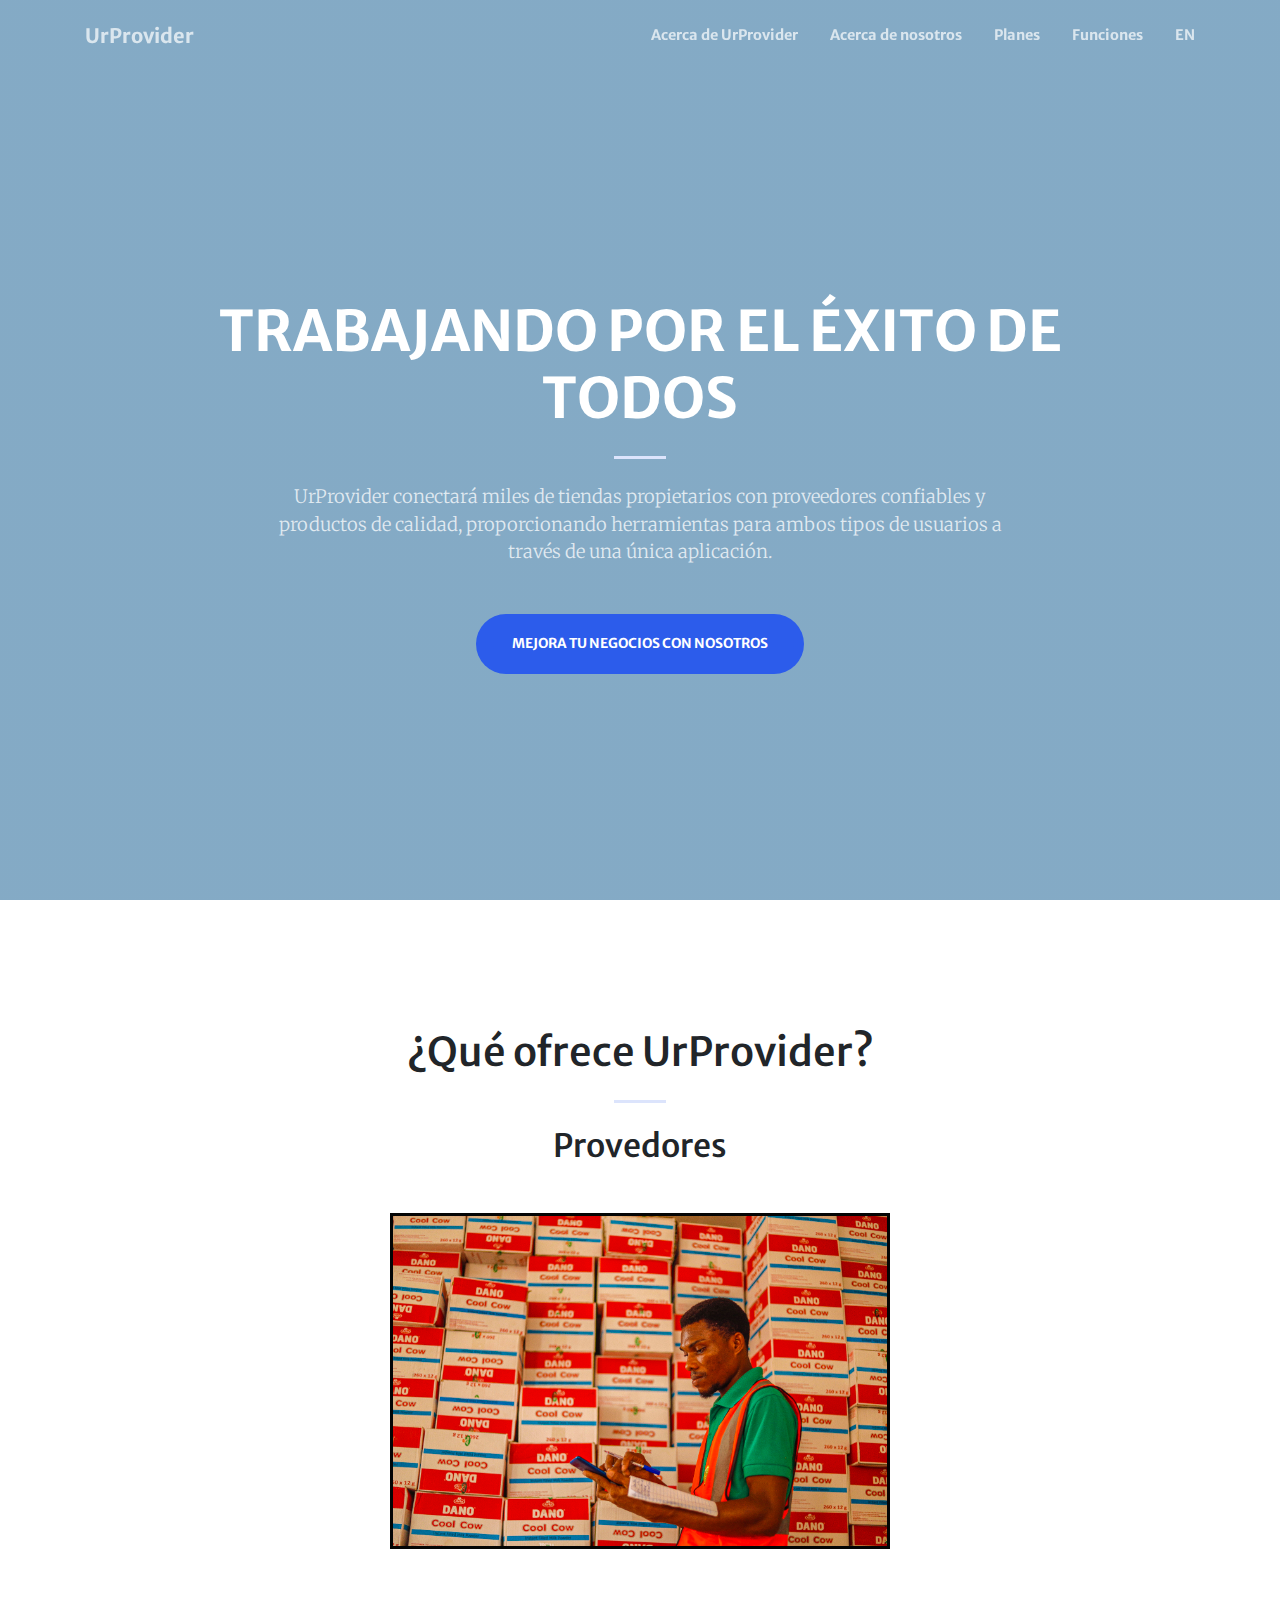
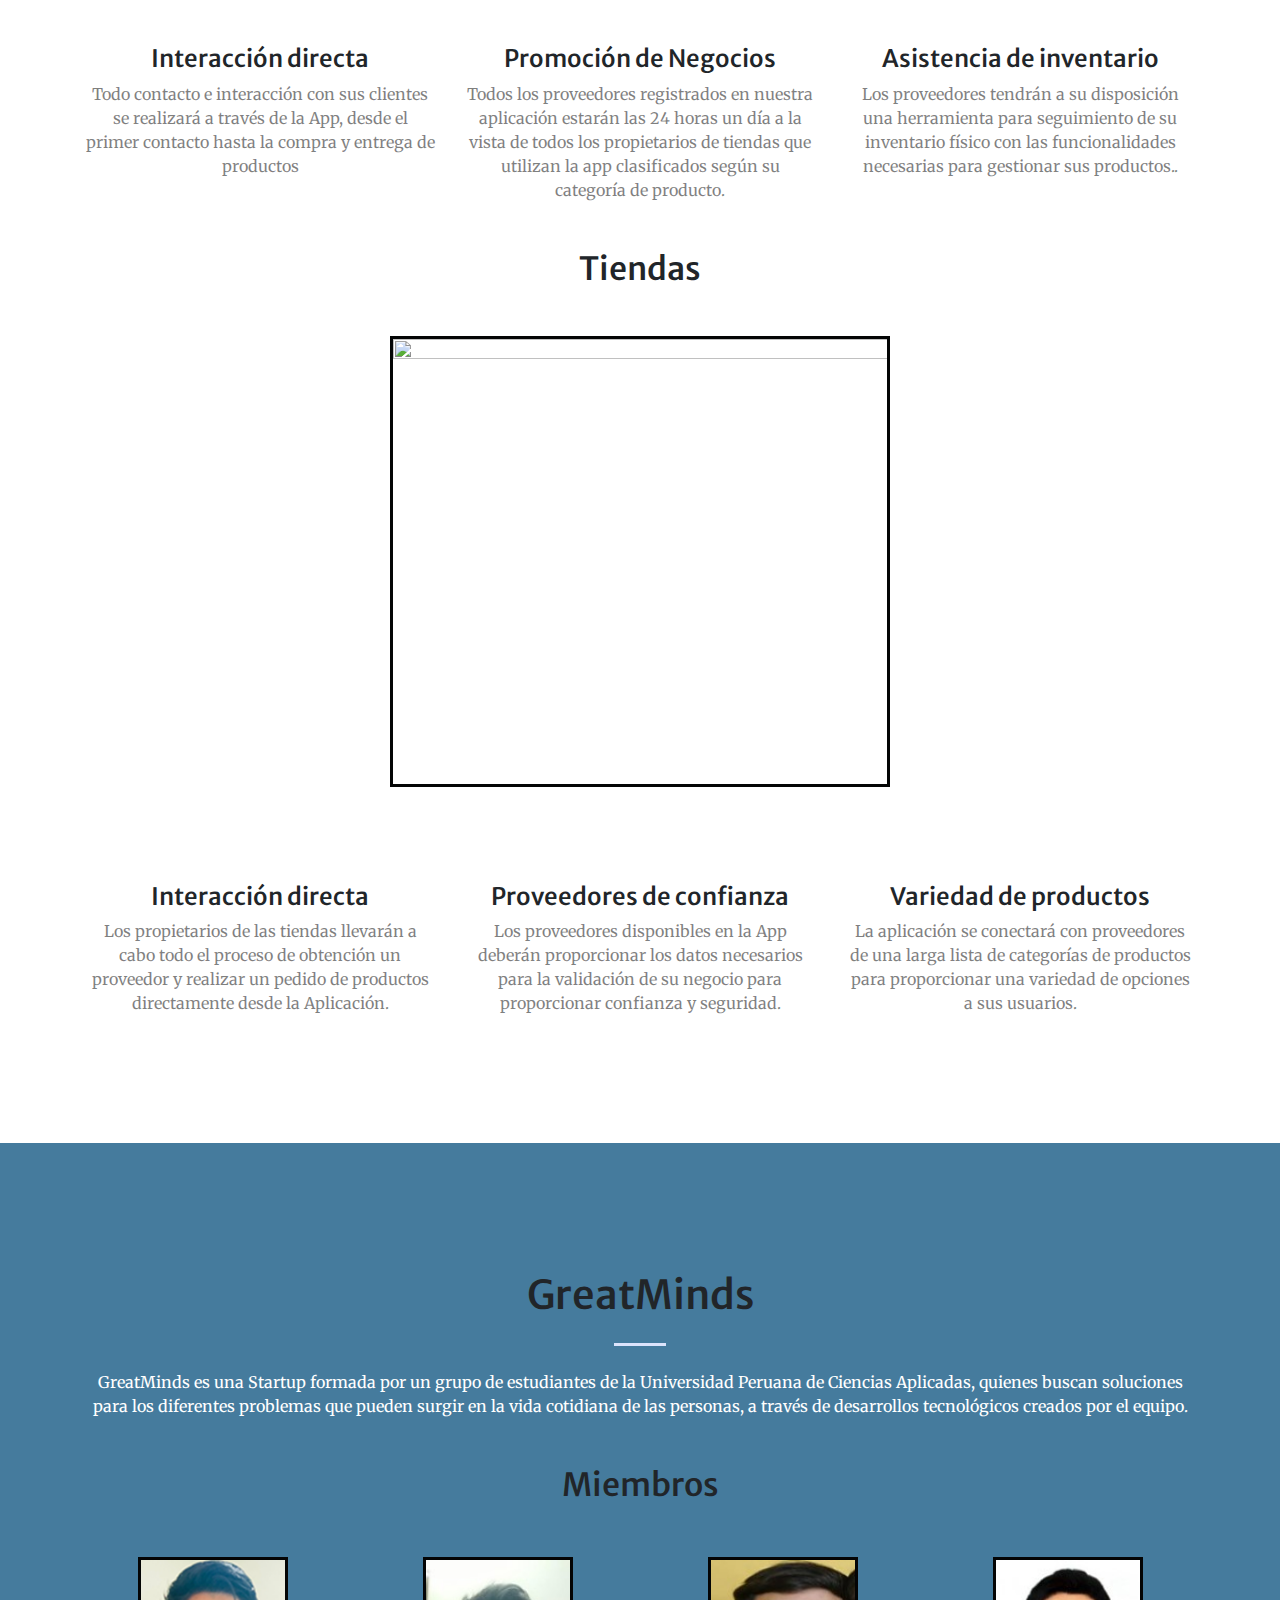
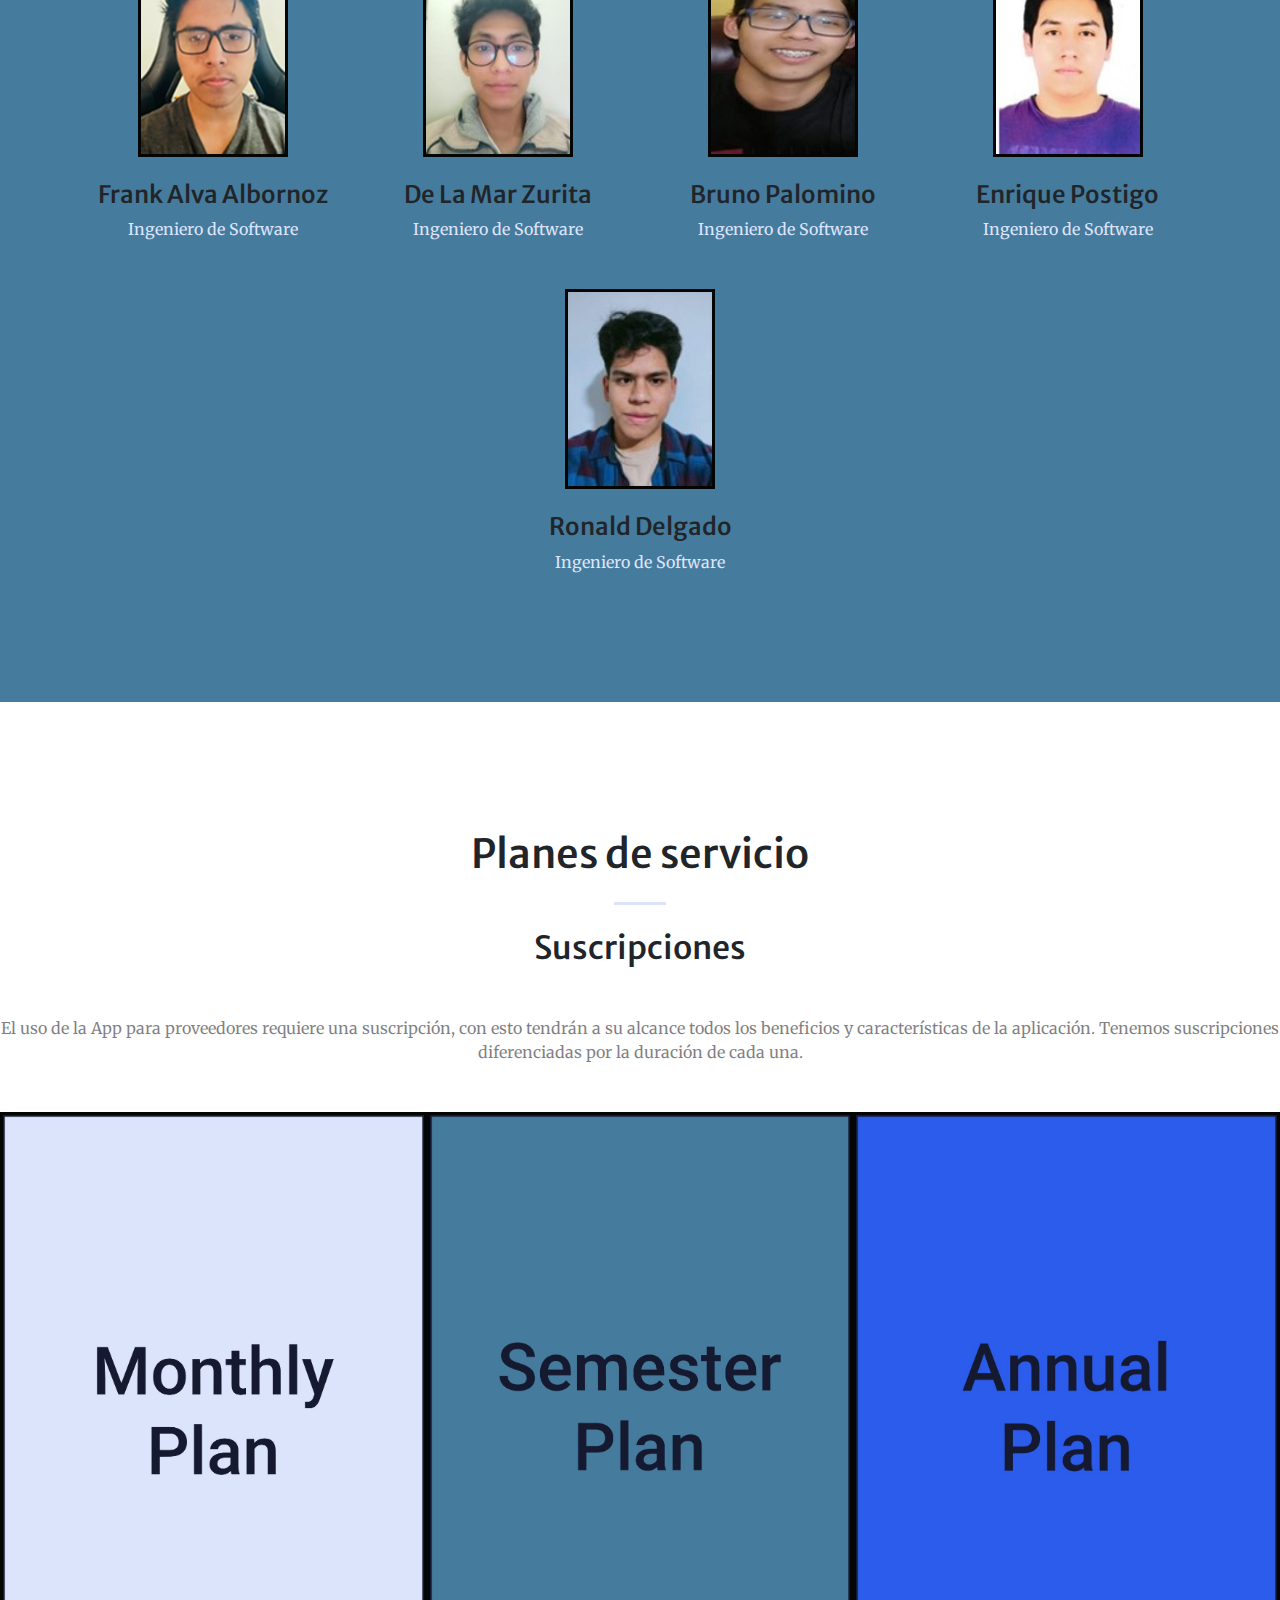
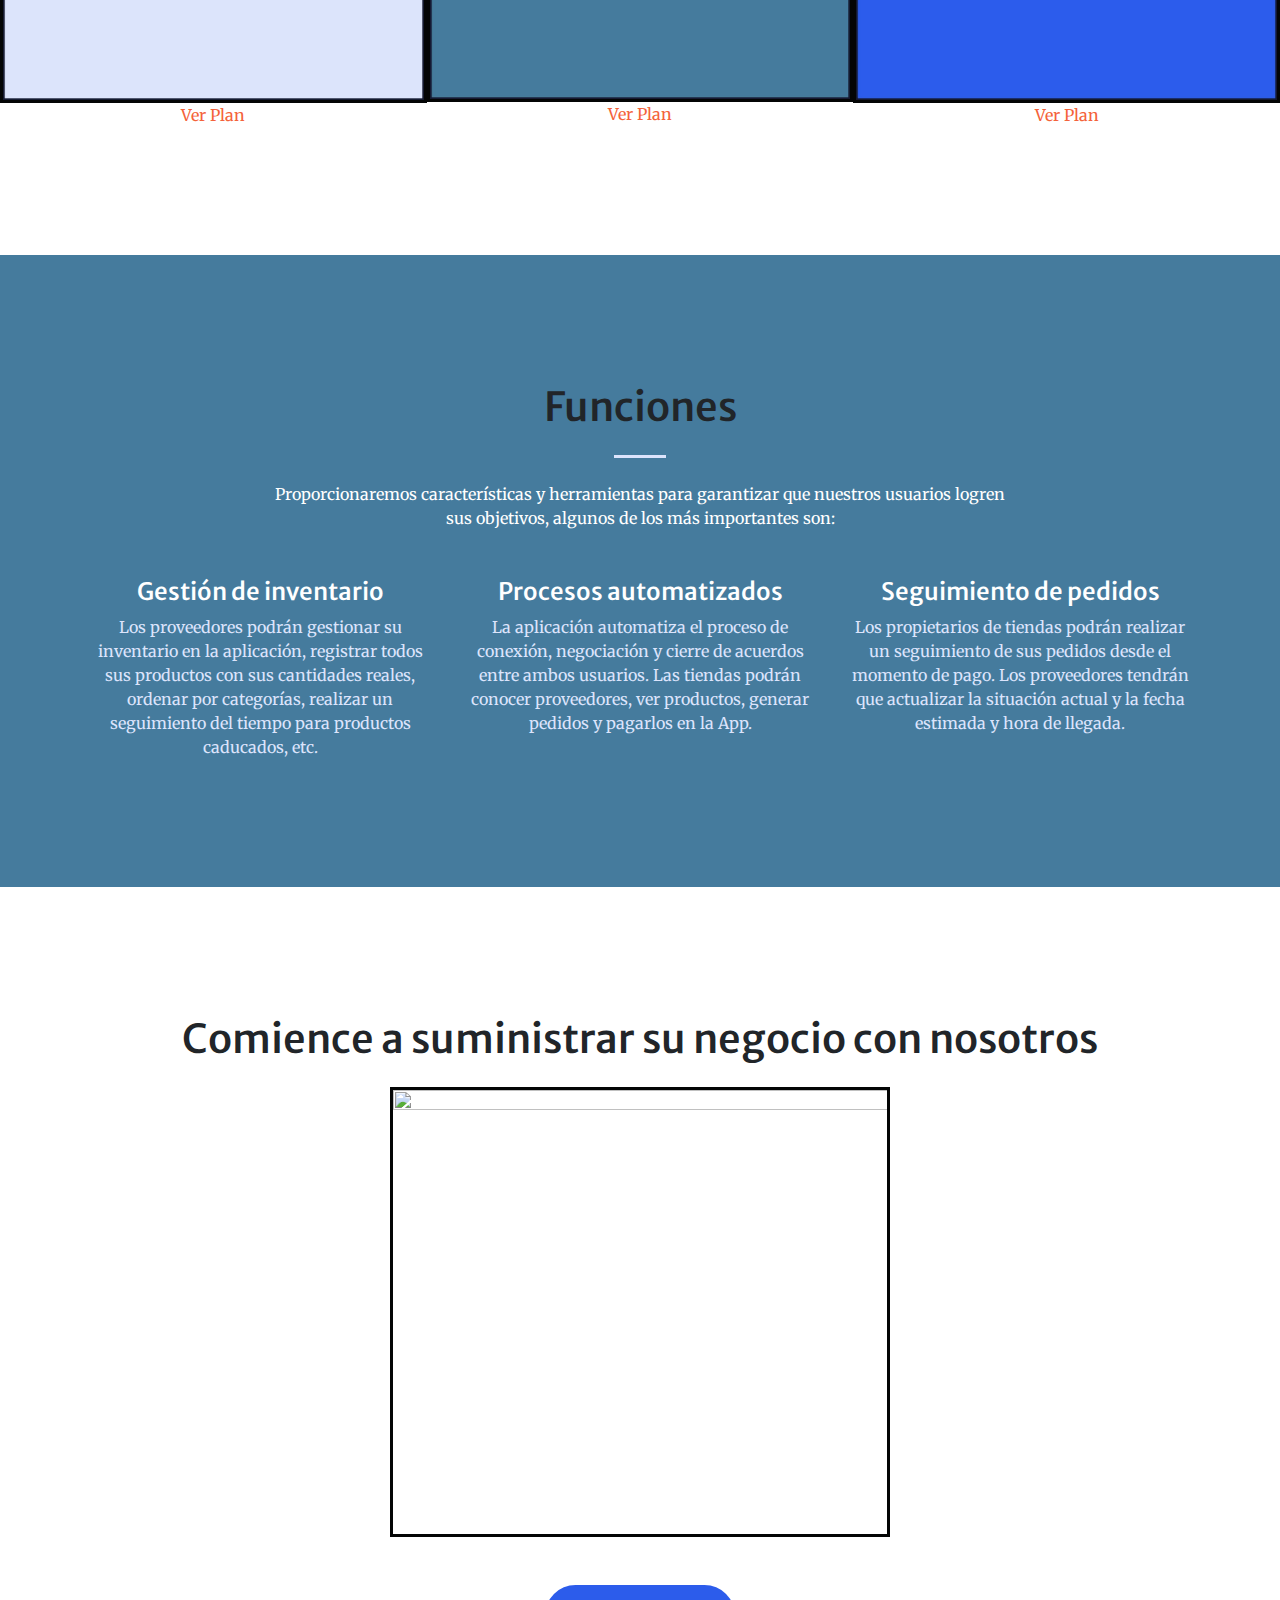
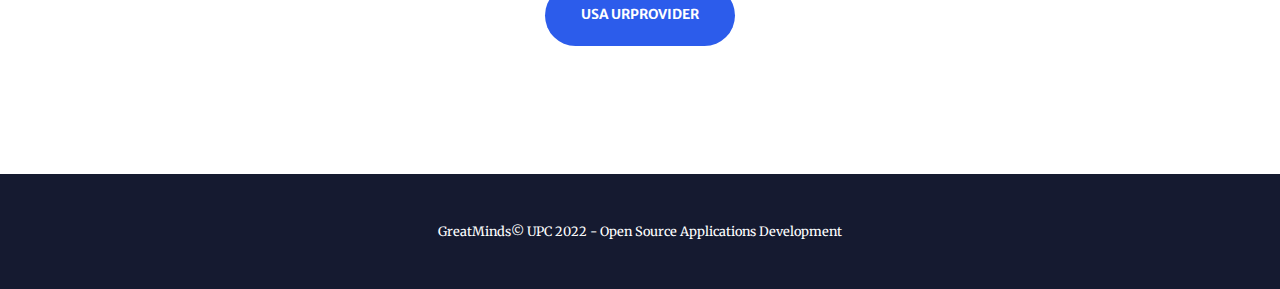
==== index_es.html @ 7fd5f607 "feat: add index in spanish" ====
<!DOCTYPE html>
<html lang="es">
<head>
  <meta charset="utf-8"/>
  <meta name="viewport" content="width=device-width, initial-scale=1, shrink-to-fit=no"/>
  <meta name="description" content=""/>
  <meta name="author" content=""/>
  <title>UrProvider</title>
  <!-- Favicon-->
  <link rel="icon" type="image/x-icon" href="assets/img/favicon.ico"/>
  <!-- Font Awesome icons (free version)-->
  <script src="https://use.fontawesome.com/releases/v5.15.1/js/all.js" crossorigin="anonymous"></script>
  <!-- Google fonts-->
  <link href="https://fonts.googleapis.com/css?family=Merriweather+Sans:400,700" rel="stylesheet"/>
  <link href="https://fonts.googleapis.com/css?family=Merriweather:400,300,300italic,400italic,700,700italic"
        rel="stylesheet" type="text/css"/>
  <!-- Third party plugin CSS-->
  <link href="https://cdnjs.cloudflare.com/ajax/libs/magnific-popup.js/1.1.0/magnific-popup.min.css"
        rel="stylesheet"/>
  <!-- Core theme CSS (includes Bootstrap)-->
  <link href="css/styles.css" rel="stylesheet"/>
</head>
<body id="page-top">
<!-- Navigation-->
<nav class="navbar navbar-expand-lg navbar-light fixed-top py-3" id="mainNav">
  <div class="container">
    <a class="navbar-brand js-scroll-trigger" href="#page-top">UrProvider</a>
    <button class="navbar-toggler navbar-toggler-right" type="button" data-toggle="collapse" data-target="#navbarResponsive" aria-controls="navbarResponsive" aria-expanded="false" aria-label="Toggle navigation"><span class="navbar-toggler-icon"></span></button>
    <div class="collapse navbar-collapse" id="navbarResponsive">
      <ul class="navbar-nav ml-auto my-2 my-lg-0">
        <li class="nav-item"><a class="nav-link js-scroll-trigger" href="#services">Acerca de UrProvider</a></li>
        <li class="nav-item"><a class="nav-link js-scroll-trigger" href="#about">Acerca de nosotros</a></li>
        <li class="nav-item"><a class="nav-link js-scroll-trigger" href="#plans">Planes</a></li>
        <li class="nav-item"><a class="nav-link js-scroll-trigger" href="#features">Funciones</a></li>
        <li class="nav-item">
          <a class="nav-link text-app" href="./index.html">EN</a>
        </li>
      </ul>
    </div>
  </div>
</nav>
<!-- Masthead-->
<header class="masthead">
  <div class="container h-100">
    <div class="row h-100 align-items-center justify-content-center text-center">
      <div class="col-lg-10 align-self-end">
        <h1 class="text-uppercase text-white font-weight-bold">TRABAJANDO POR EL ÉXITO DE TODOS</h1>
        <hr class="divider my-4" />
      </div>
      <div class="col-lg-8 align-self-baseline">
        <p class="text-white-75 font-weight-light mb-5">UrProvider conectará miles de tiendas
          propietarios con proveedores confiables y productos de calidad, proporcionando herramientas para ambos tipos de
          usuarios a través de una única aplicación.</p>
        <a class="btn btn-primary btn-xl js-scroll-trigger" href="#calltoaction">Mejora tu
          negocios con nosotros</a>
      </div>
    </div>
  </div>
</header>
<!-- Services-->
<section class="page-section" id="services">
  <div class="container">
    <h1 class="text-center">¿Qué ofrece UrProvider?</h1>
    <hr class="divider my-4" />
    <h2 class="text-center mb-5">Provedores</h2>
    <div align="center"><img src="./assets/img/alm.jpg" width="500" height="450" class="img-fluid mb-5"></div>
    <div class="row">
      <div class="col-lg-4 col-md-6 text-center">
        <div class="mt-5">
          <i class="fas fa-4x fa-laptop-code text-primary mb-4"></i>
          <h3 class="h4 mb-2">Interacción directa</h3>
          <p class="text-black-50 mb-0">Todo contacto e interacción con sus clientes se realizará
            a través de la App, desde el primer contacto hasta la compra y entrega de productos</p>
        </div>
      </div>
      <div class="col-lg-4 col-md-6 text-center">
        <div class="mt-5">
          <i class="fas fa-4x fa-globe text-primary mb-4"></i>
          <h3 class="h4 mb-2">Promoción de Negocios</h3>
          <p class="text-black-50 mb-0">Todos los proveedores registrados en nuestra aplicación estarán las 24 horas
            un día a la vista de todos los propietarios de tiendas que utilizan la app clasificados según su
            categoría de producto.</p>
        </div>
      </div>
      <div class="col-lg-4 col-md-6 text-center">
        <div class="mt-5">
          <i class="fas fa-4x fa-database text-primary mb-4"></i>
          <h3 class="h4 mb-2">Asistencia de inventario</h3>
          <p class="text-black-50 mb-0">Los proveedores tendrán a su disposición una herramienta para
            seguimiento de su inventario físico con las funcionalidades necesarias para gestionar
            sus productos..</p>
        </div>
      </div>
    </div>
    <h2 class="text-center mt-5 mb-5">Tiendas</h2>
    <div align="center"><img src="./assets/img/tienda.jpg" width="500" height="450" class="img-fluid mb-5"></div>
    <div class="row">
      <div class="col-lg-4 col-md-6 text-center">
        <div class="mt-5">
          <i class="fas fa-4x fa-laptop-code text-primary mb-4"></i>
          <h3 class="h4 mb-2">Interacción directa</h3>
          <p class="text-black-50 mb-0">Los propietarios de las tiendas llevarán a cabo todo el proceso de obtención
            un proveedor y realizar un pedido de productos directamente desde la Aplicación.</p>
        </div>
      </div>
      <div class="col-lg-4 col-md-6 text-center">
        <div class="mt-5">
          <i class="fas fa-4x fa-check-square text-primary mb-4"></i>
          <h3 class="h4 mb-2">Proveedores de confianza</h3>
          <p class="text-black-50 mb-0">Los proveedores disponibles en la App deberán
            proporcionar los datos necesarios para la validación de su negocio para proporcionar confianza
            y seguridad.</p>
        </div>
      </div>
      <div class="col-lg-4 col-md-6 text-center">
        <div class="mt-5">
          <i class="fas fa-4x fa-shopping-basket text-primary mb-4"></i>
          <h3 class="h4 mb-2">Variedad de productos</h3>
          <p class="text-black-50 mb-0">La aplicación se conectará con proveedores de una larga lista de
            categorías de productos para proporcionar una variedad de opciones a sus usuarios.</p>
        </div>
      </div>
    </div>
  </div>
</section>
<!-- About-->
<section class="page-section bg-primary" id="about">
  <div class="container">
    <h1 class="text-center">GreatMinds</h1>
    <hr class="divider my-4" />
    <p class="text-white text-center mb-5">GreatMinds es una Startup formada por un grupo de estudiantes de
      la Universidad Peruana de Ciencias Aplicadas, quienes buscan soluciones para los diferentes problemas que
      pueden surgir en la vida cotidiana de las personas, a través de desarrollos tecnológicos creados por el equipo.</p>
    <h2 class="text-center mb-1">Miembros</h2>
    <div class="row">
      <div class="col-lg-3 col-md-6 text-center">
        <div class="mt-5">
          <img src="./assets/img/Frank.png" width="150" height="200" class="mb-4">
          <h3 class="h4 mb-2">Frank Alva Albornoz</h3>
          <p class="text-muted mb-0">Ingeniero de Software</p>
        </div>
      </div>
      <div class="col-lg-3 col-md -6 text-center">
        <div class="mt-5">
          <img src="./assets/img/DeLaMar.jpg" width="150" height="200" class="mb-4">
          <h3 class="h4 mb-2">De La Mar Zurita</h3>
          <p class="text-muted mb-0">Ingeniero de Software</p>
        </div>
      </div>
      <div class="col-lg-3 col-md-6 text-center">
        <div class="mt-5">
          <img src="./assets/img/Bruno.jpg" width="150" height="200" class="mb-4">
          <h3 class="h4 mb-2">Bruno Palomino</h3>
          <p class="text-muted mb-0">Ingeniero de Software</p>
        </div>
      </div>
      <div class="col-lg-3 col-md-6 text-center">
        <div class="mt-5">
          <img src="./assets/img/Enrique.jpg" width="150" height="200" class="mb-4">
          <h3 class="h4 mb-2">Enrique Postigo</h3>
          <p class="text-muted mb-0">Ingeniero de Software</p>
        </div>
      </div>
      <div class="col-lg-12 col-md-6 text-center">
        <div class="mt-5">
          <img src="./assets/img/Ronald.jpg" width="150" height="200" class="mb-4">
          <h3 class="h4 mb-2">Ronald Delgado</h3>
          <p class="text-muted mb-0">Ingeniero de Software</p>
        </div>
      </div>
    </div>
  </div>
</section>
<!-- Plans-->
<div class="page-section" id="plans">
  <h1 class="text-center">Planes de servicio</h1>
  <hr class="divider my-4"/>
  <h2 class="text-center mb-5">Suscripciones</h2>
  <p class="text-black-50 text-center mb-5">El uso de la App para proveedores requiere una suscripción, con
    esto tendrán a su alcance todos los beneficios y características de la aplicación. Tenemos
    suscripciones diferenciadas por la duración de cada una.</p>
  <div class="container-fluid p-0">
    <div class="row no-gutters">
      <div class="col-lg-4 col-sm-6">
        <a class="portfolio-box" href="assets/img/mon.png">
          <img class="img-fluid" src="assets/img/mp.jpg" alt="" />
          <div class="portfolio-box-caption">
            <div class="project-name text-center">Ver Plan</div>
          </div>
        </a>
      </div>
      <div class="col-lg-4 col-sm-6">
        <a class="portfolio-box" href="assets/img/sem.png">
          <img class="img-fluid" src="assets/img/sp.jpg" alt="" />
          <div class="portfolio-box-caption">
            <div class="project-name text-center">Ver Plan</div>
          </div>
        </a>
      </div>
      <div class="col-lg-4 col-sm-6">
        <a class="portfolio-box" href="assets/img/anu.png">
          <img class="img-fluid" src="assets/img/ap.jpg" alt="" />
          <div class="portfolio-box-caption">
            <div class="project-name text-center">Ver Plan</div>
          </div>
        </a>
      </div>
    </div>
  </div>
</div>
<!-- Features-->
<section class="page-section bg-primary" id="features">
  <div class="container">
    <div class="row justify-content-center">
      <div class="col-lg-8 text-center">
        <h1 class="mt-0">Funciones</h1>
        <hr class="divider my-4" />
        <p class="text-white mb-5">Proporcionaremos características y herramientas para garantizar que nuestros usuarios logren
          sus objetivos, algunos de los más importantes son:</p>
      </div>
    </div>
    <div class="row">
      <div class="col-lg-4 ml-auto text-center mb-5 mb-lg-0">
        <i class="fas fa-book fa-3x mb-3"></i>
        <h3 class="h4 text-white mb-2">Gestión de inventario</h3>
        <p class="text-muted mb-0">Los proveedores podrán gestionar su inventario en la aplicación,
          registrar todos sus productos con sus cantidades reales, ordenar por categorías, realizar un seguimiento del tiempo
          para productos caducados, etc.</p>
      </div>
      <div class="col-lg-4 mr-auto text-center">
        <i class="fas fa-laptop fa-3x mb-3"></i>
        <h3 class="h4 text-white mb-2">Procesos automatizados</h3>
        <p class="text-muted mb-0">La aplicación automatiza el proceso de conexión, negociación y
          cierre de acuerdos entre ambos usuarios. Las tiendas podrán conocer proveedores, ver
          productos, generar pedidos y pagarlos en la App.</p>
      </div>
      <div class="col-lg-4 mr-auto text-center">
        <i class="fas fa-truck fa-3x mb-3"></i>
        <h3 class="h4 text-white mb-2">Seguimiento de pedidos</h3>
        <p class="text-muted mb-0">Los propietarios de tiendas podrán realizar un seguimiento de sus pedidos desde el momento
          de pago. Los proveedores tendrán que actualizar la situación actual y la fecha estimada
          y hora de llegada.</p>
      </div>
    </div>
  </div>
</section>
<!-- Call to action-->
<section id="calltoaction" class="page-section">
  <div class="container text-center">
    <h1 class = "mb-4">Comience a suministrar su negocio con nosotros</h1>
    <div><img src="./assets/img/delivery2.jpeg" width="500" height="450" class="img-fluid mb-5"></div>
    <a class="btn btn-info btn-xl" href="">Usa UrProvider</a>
  </div>
</section>
<!-- Footer-->
<footer class="bg-dark py-5">
  <div class="container">
    <div class="small text-center text-white">GreatMinds© UPC 2022 - Open Source Applications Development</div>
  </div>
</footer>
<!-- Bootstrap core JS-->
<script src="https://code.jquery.com/jquery-3.5.1.slim.min.js"></script>
<script src="https://cdn.jsdelivr.net/npm/bootstrap@4.5.3/dist/js/bootstrap.bundle.min.js"></script>
<!-- Third party plugin JS-->
<script src="https://cdnjs.cloudflare.com/ajax/libs/jquery-easing/1.4.1/jquery.easing.min.js"></script>
<script src="https://cdnjs.cloudflare.com/ajax/libs/magnific-popup.js/1.1.0/jquery.magnific-popup.min.js"></script>
<!-- Core theme JS-->
<script src="js/scripts.js"></script>
</body>
</html>
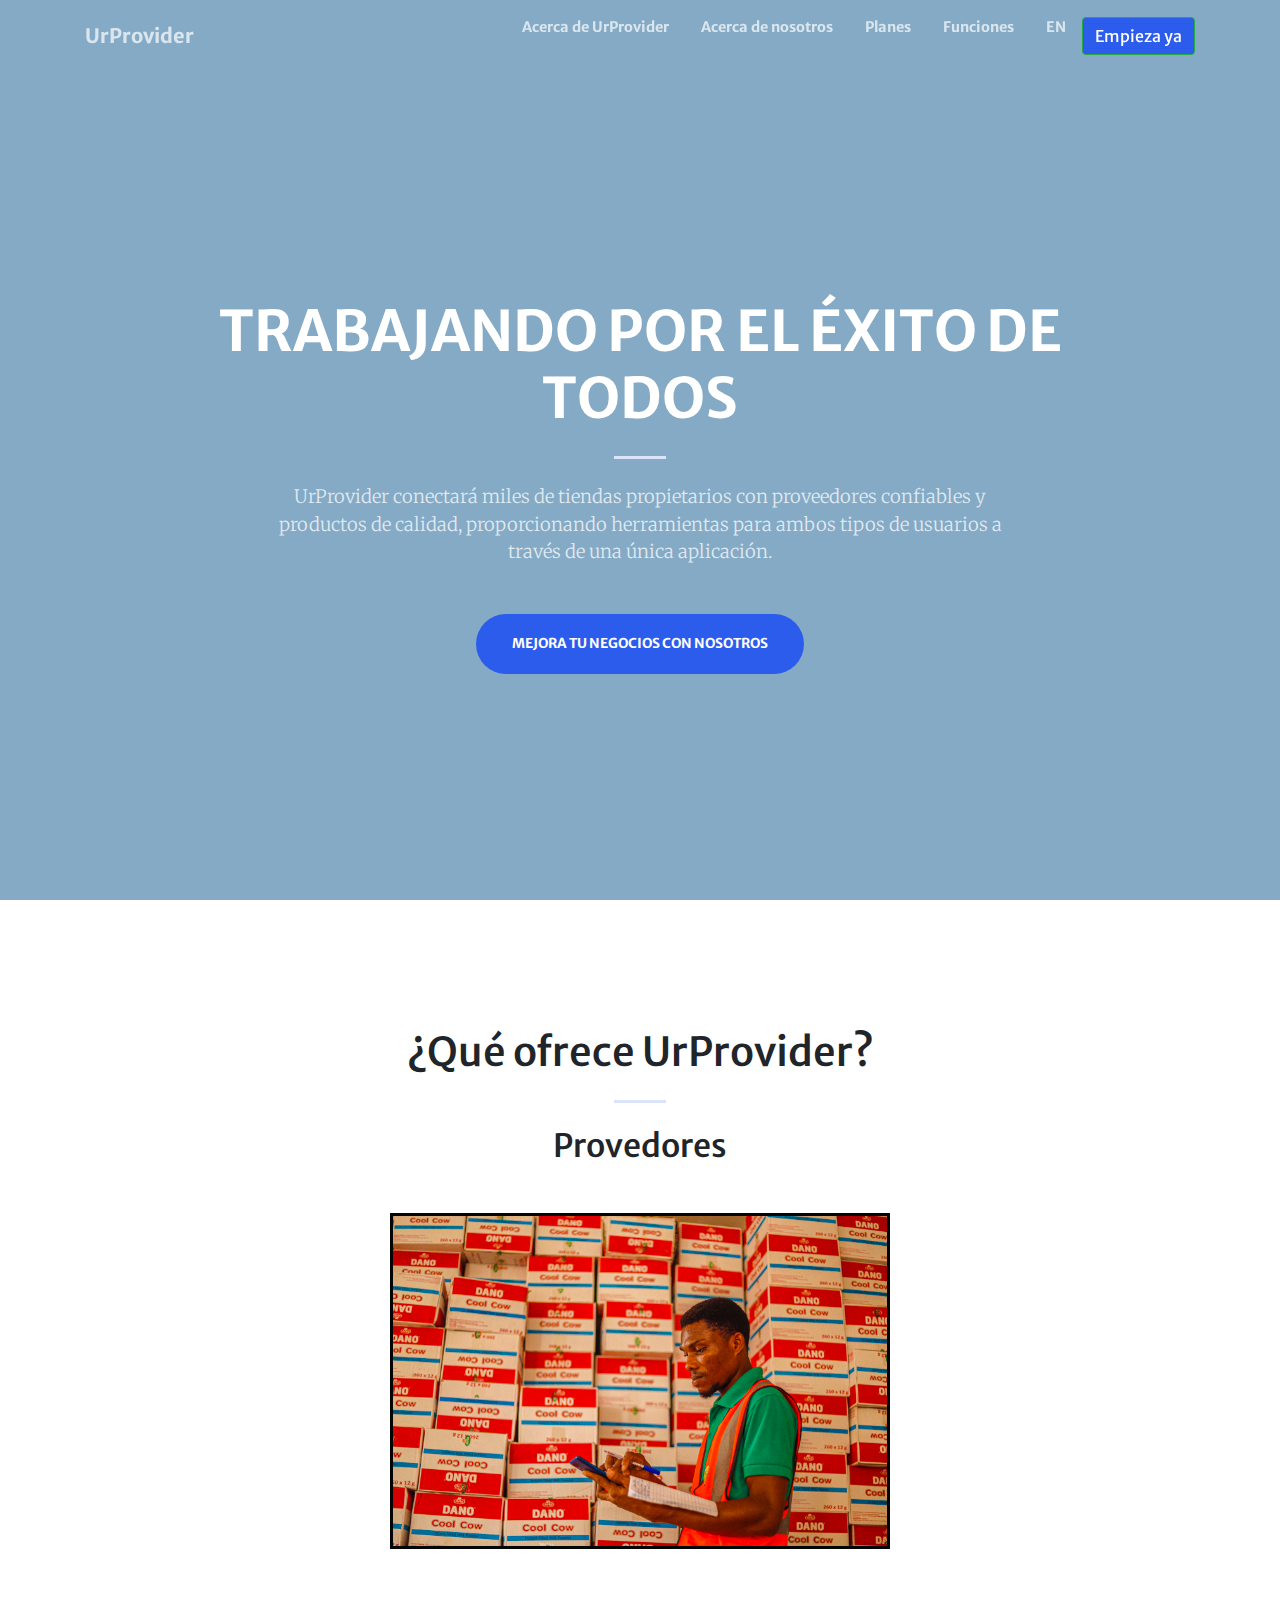
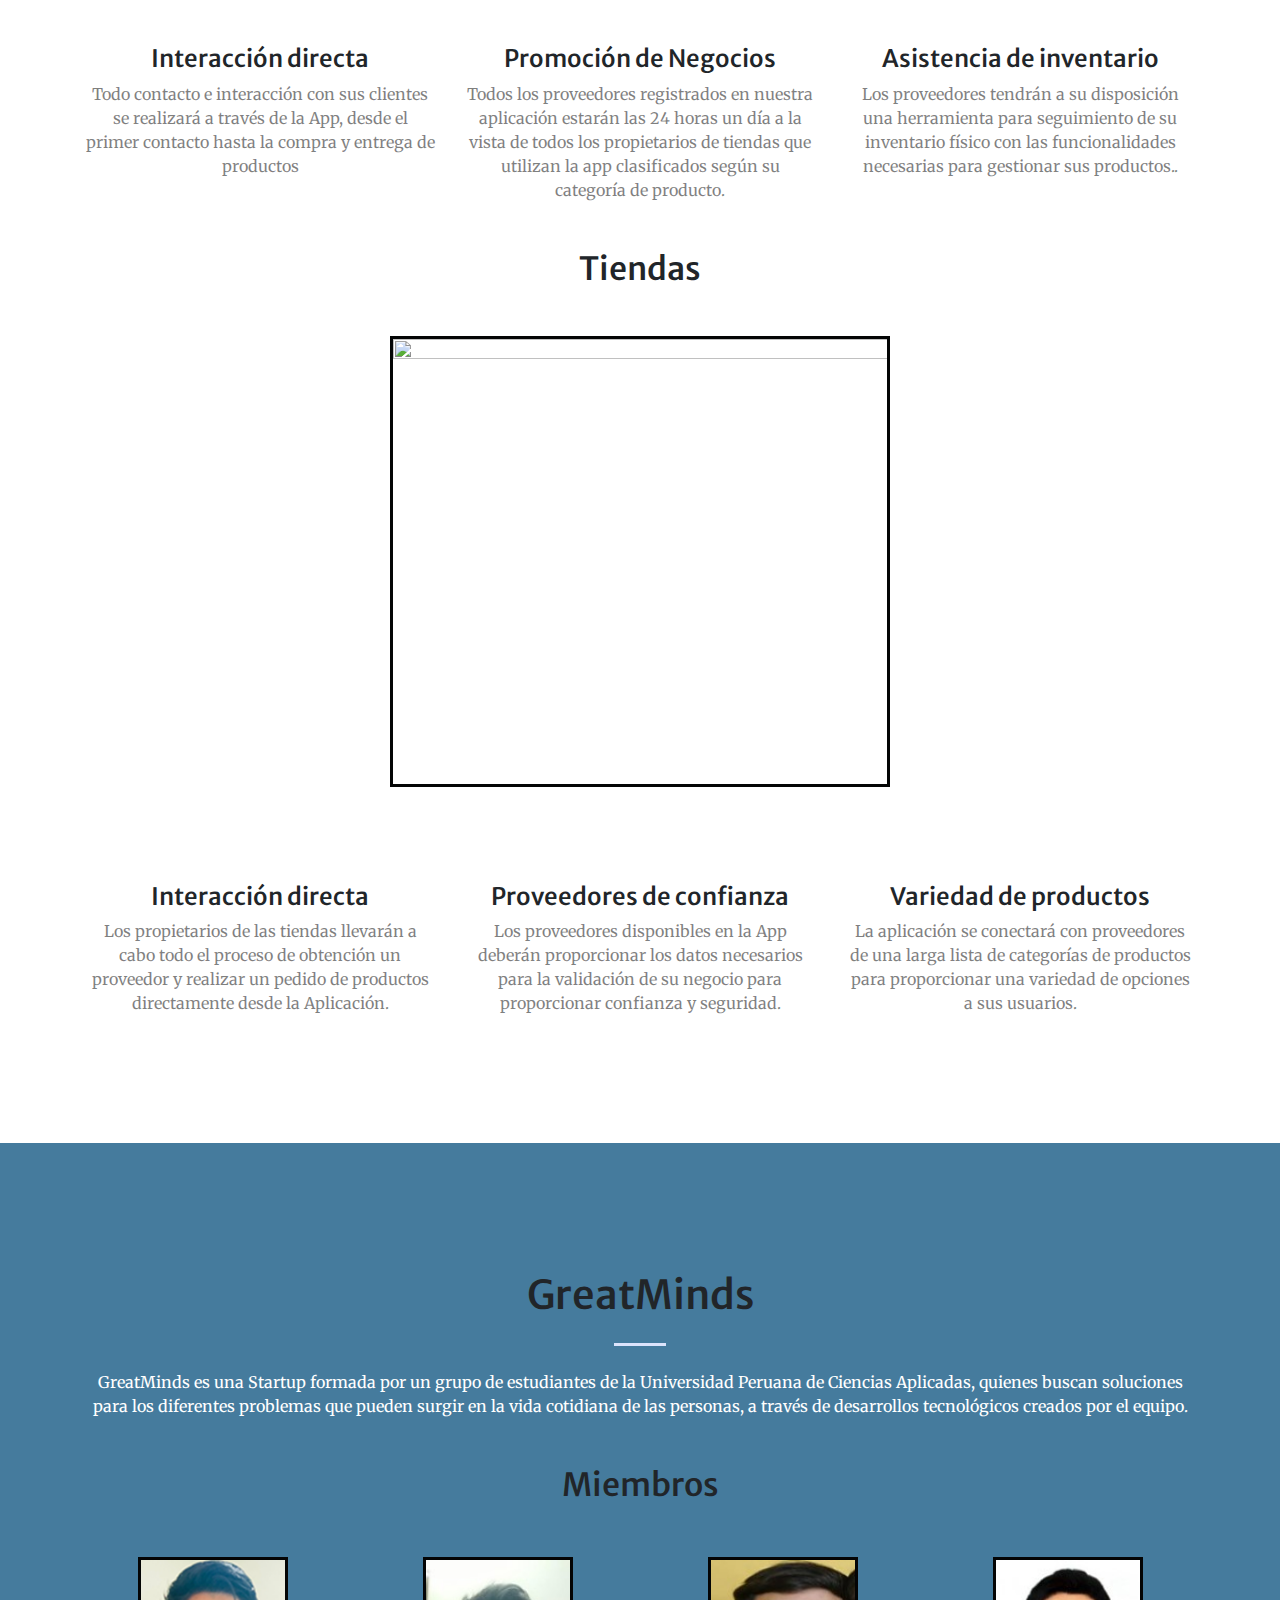
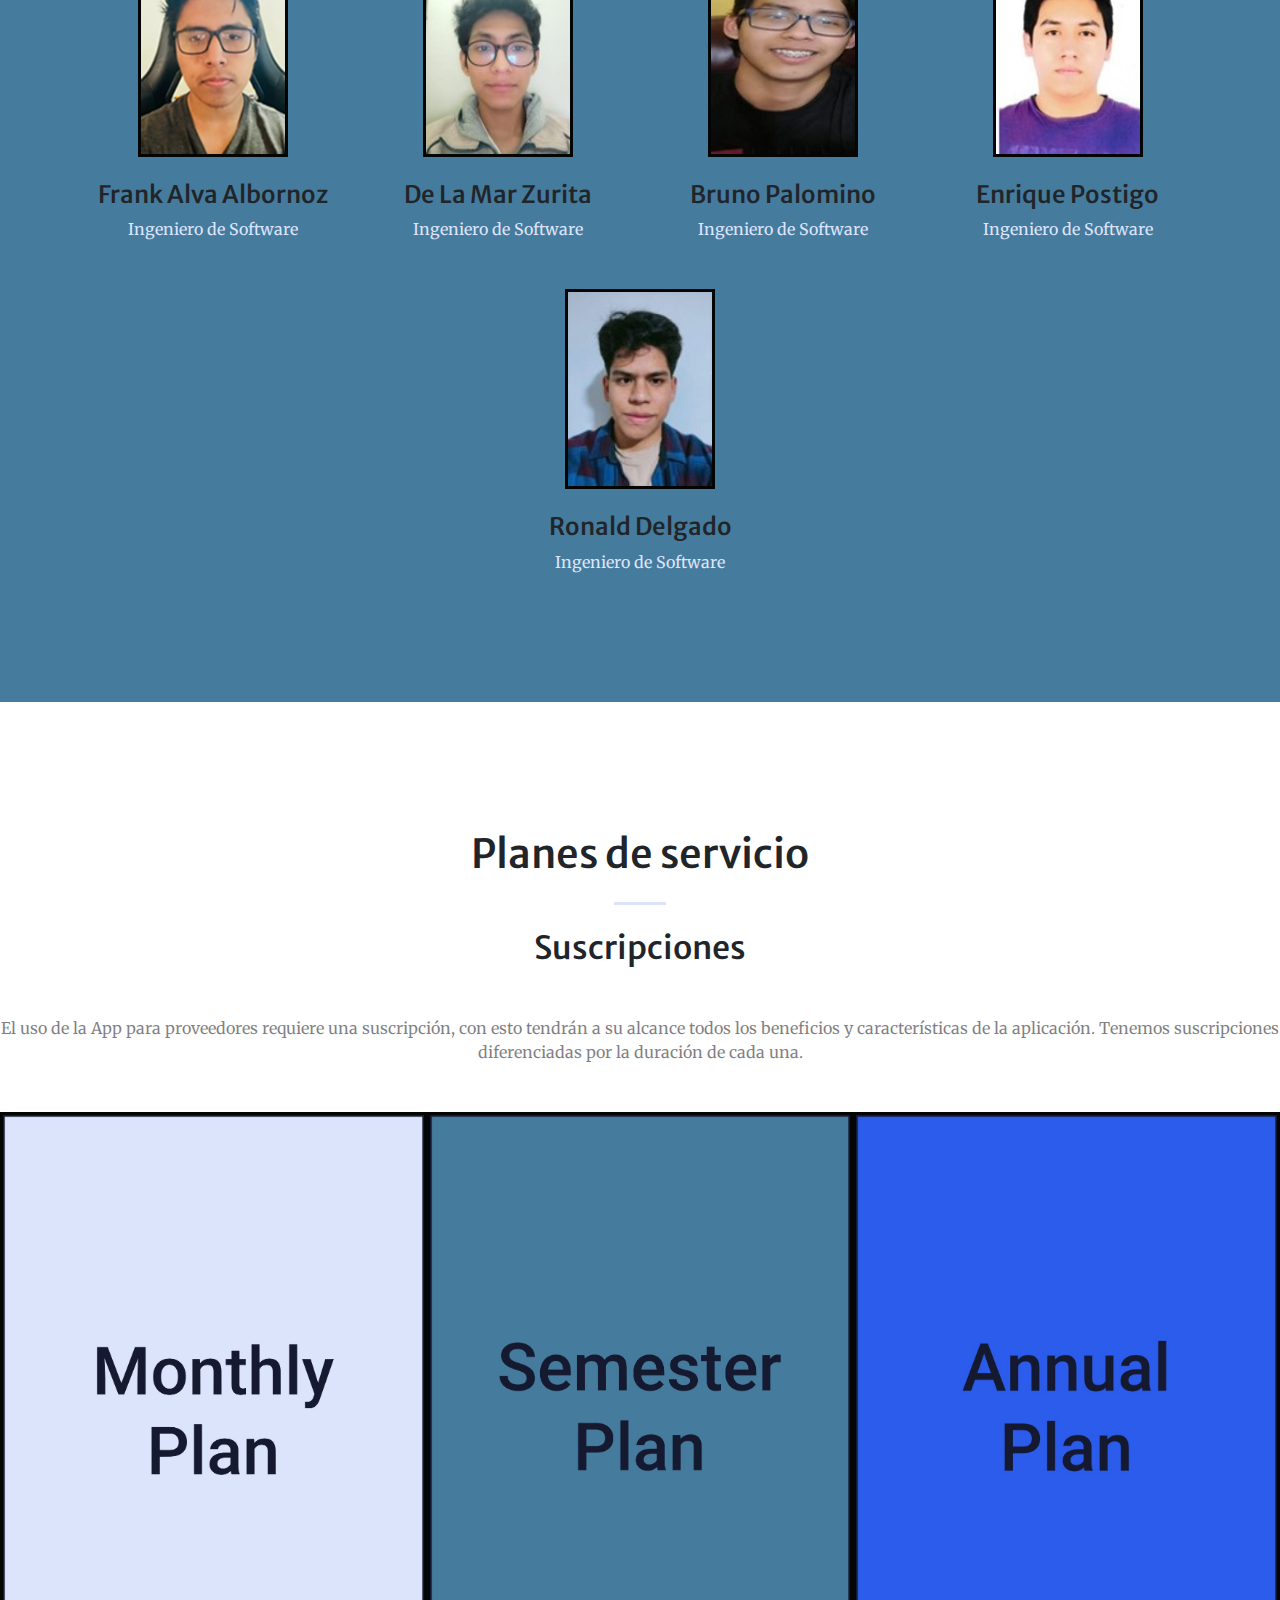
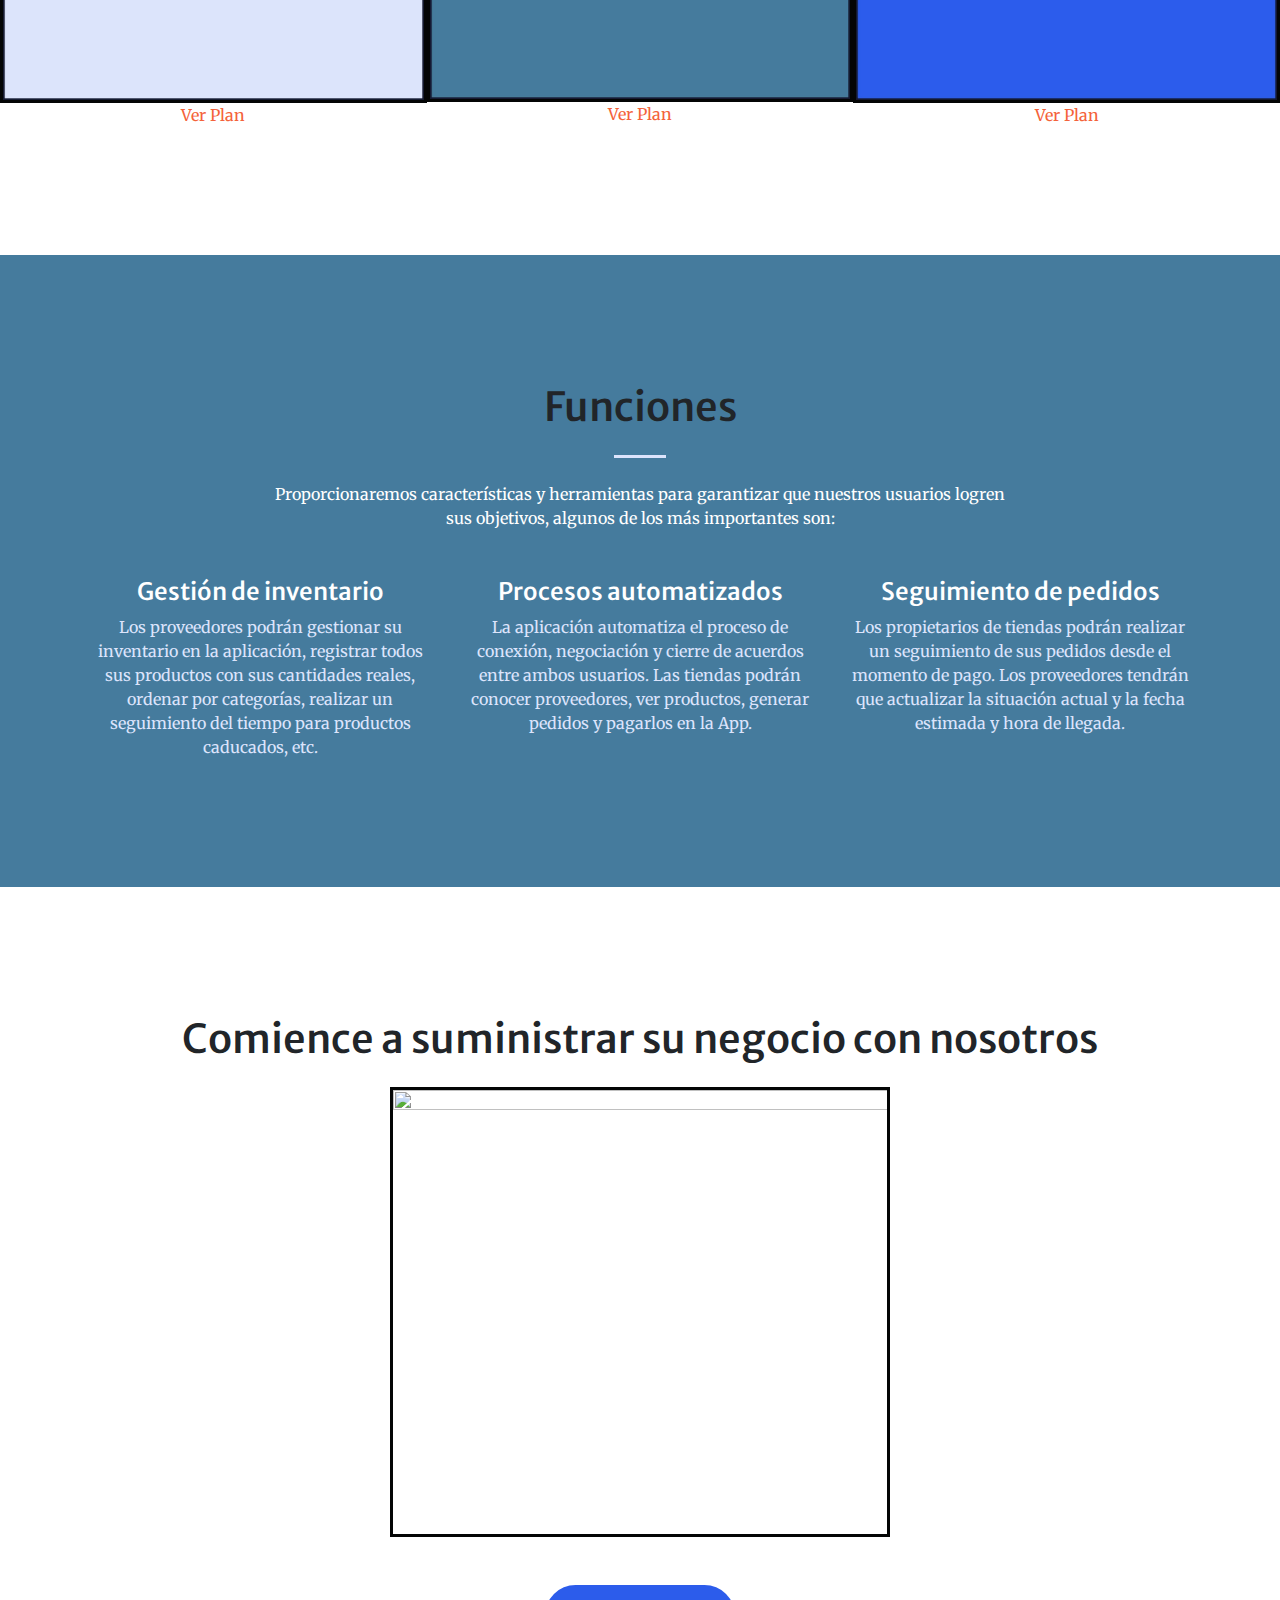
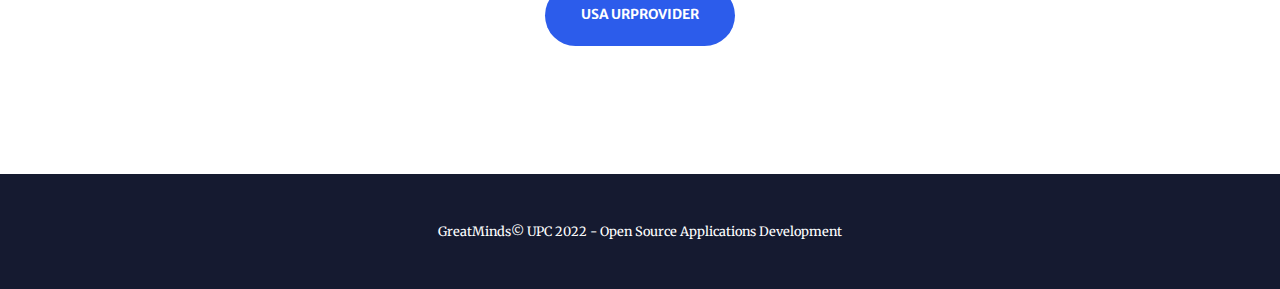
==== commit e56c53f9: "feat: add button link to app web" ====
--- a/index_es.html
+++ b/index_es.html
@@ -35,6 +35,7 @@
         <li class="nav-item">
           <a class="nav-link text-app" href="./index.html">EN</a>
         </li>
+        <a href="https://urprovider.herokuapp.com/"><button style="background-color: #2C5CEB" type="button" class="btn btn btn-success btn-app">Empieza ya</button></a>
       </ul>
     </div>
   </div>
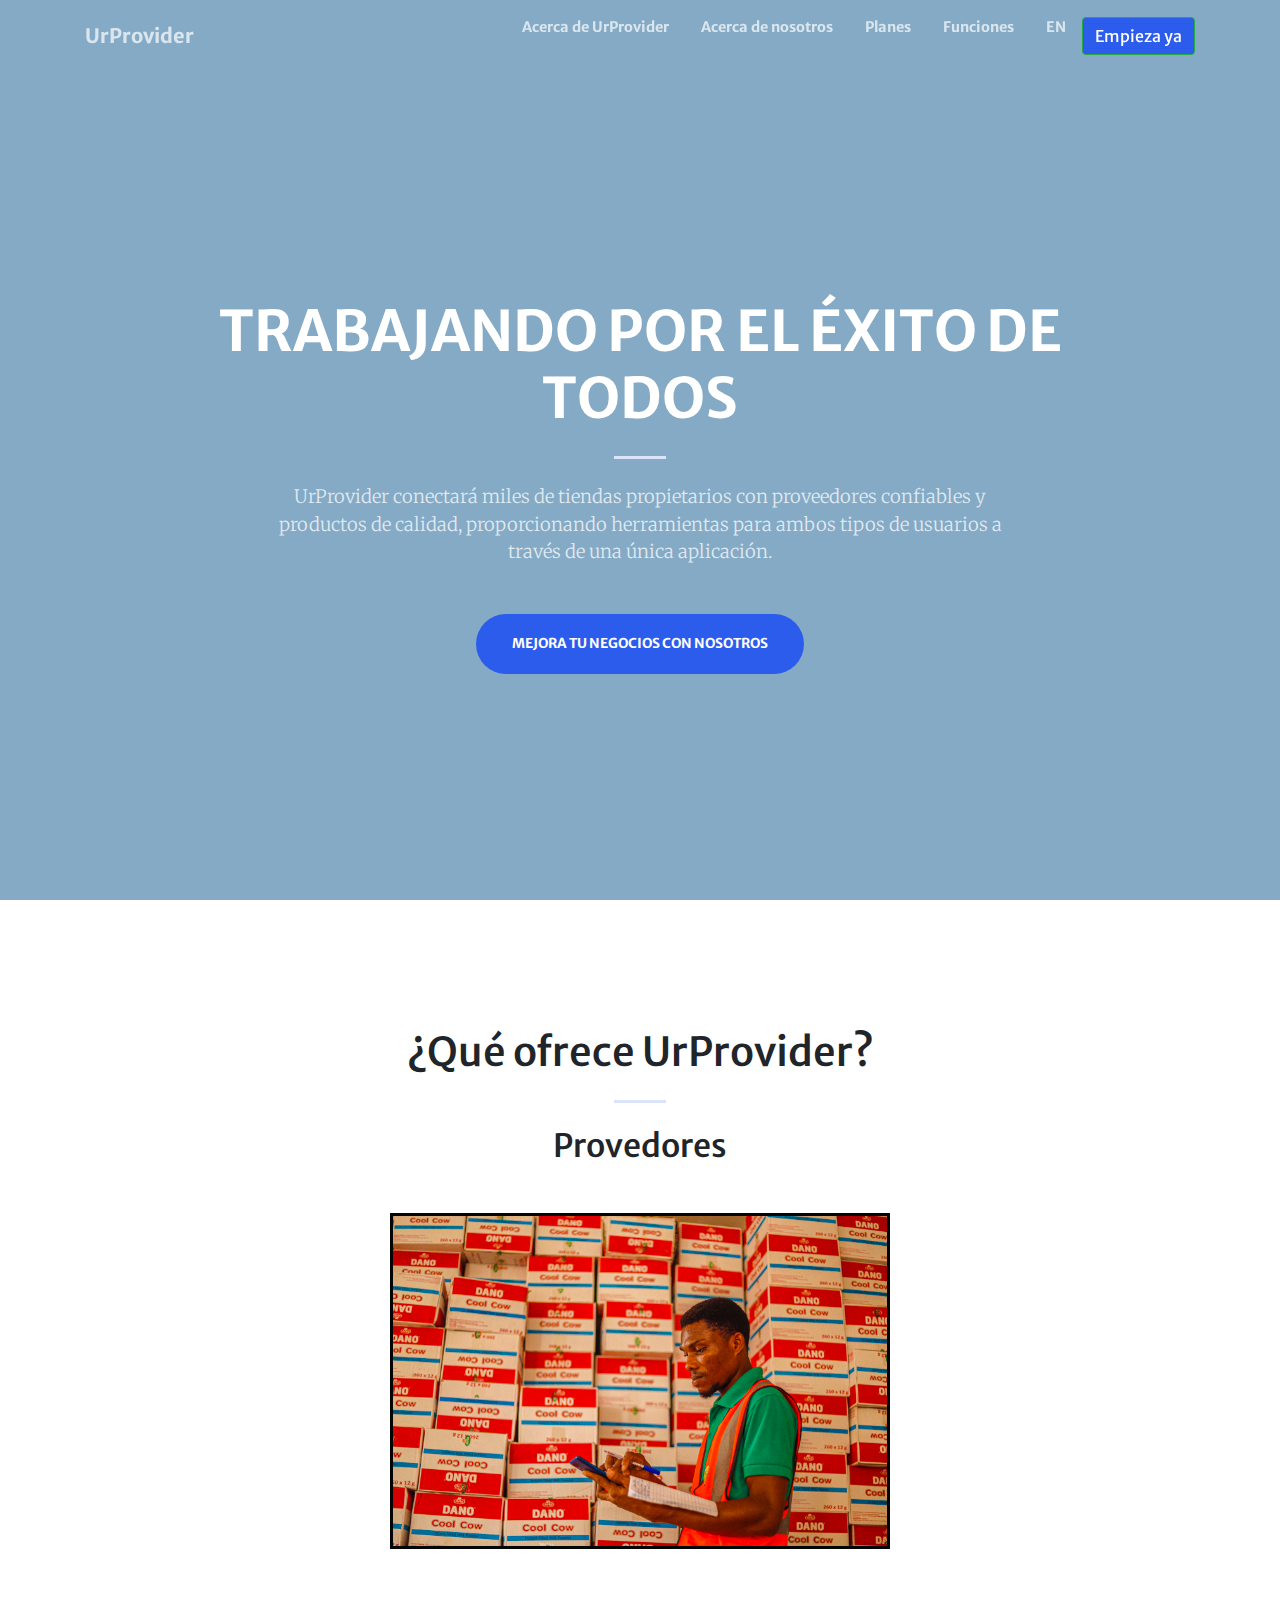
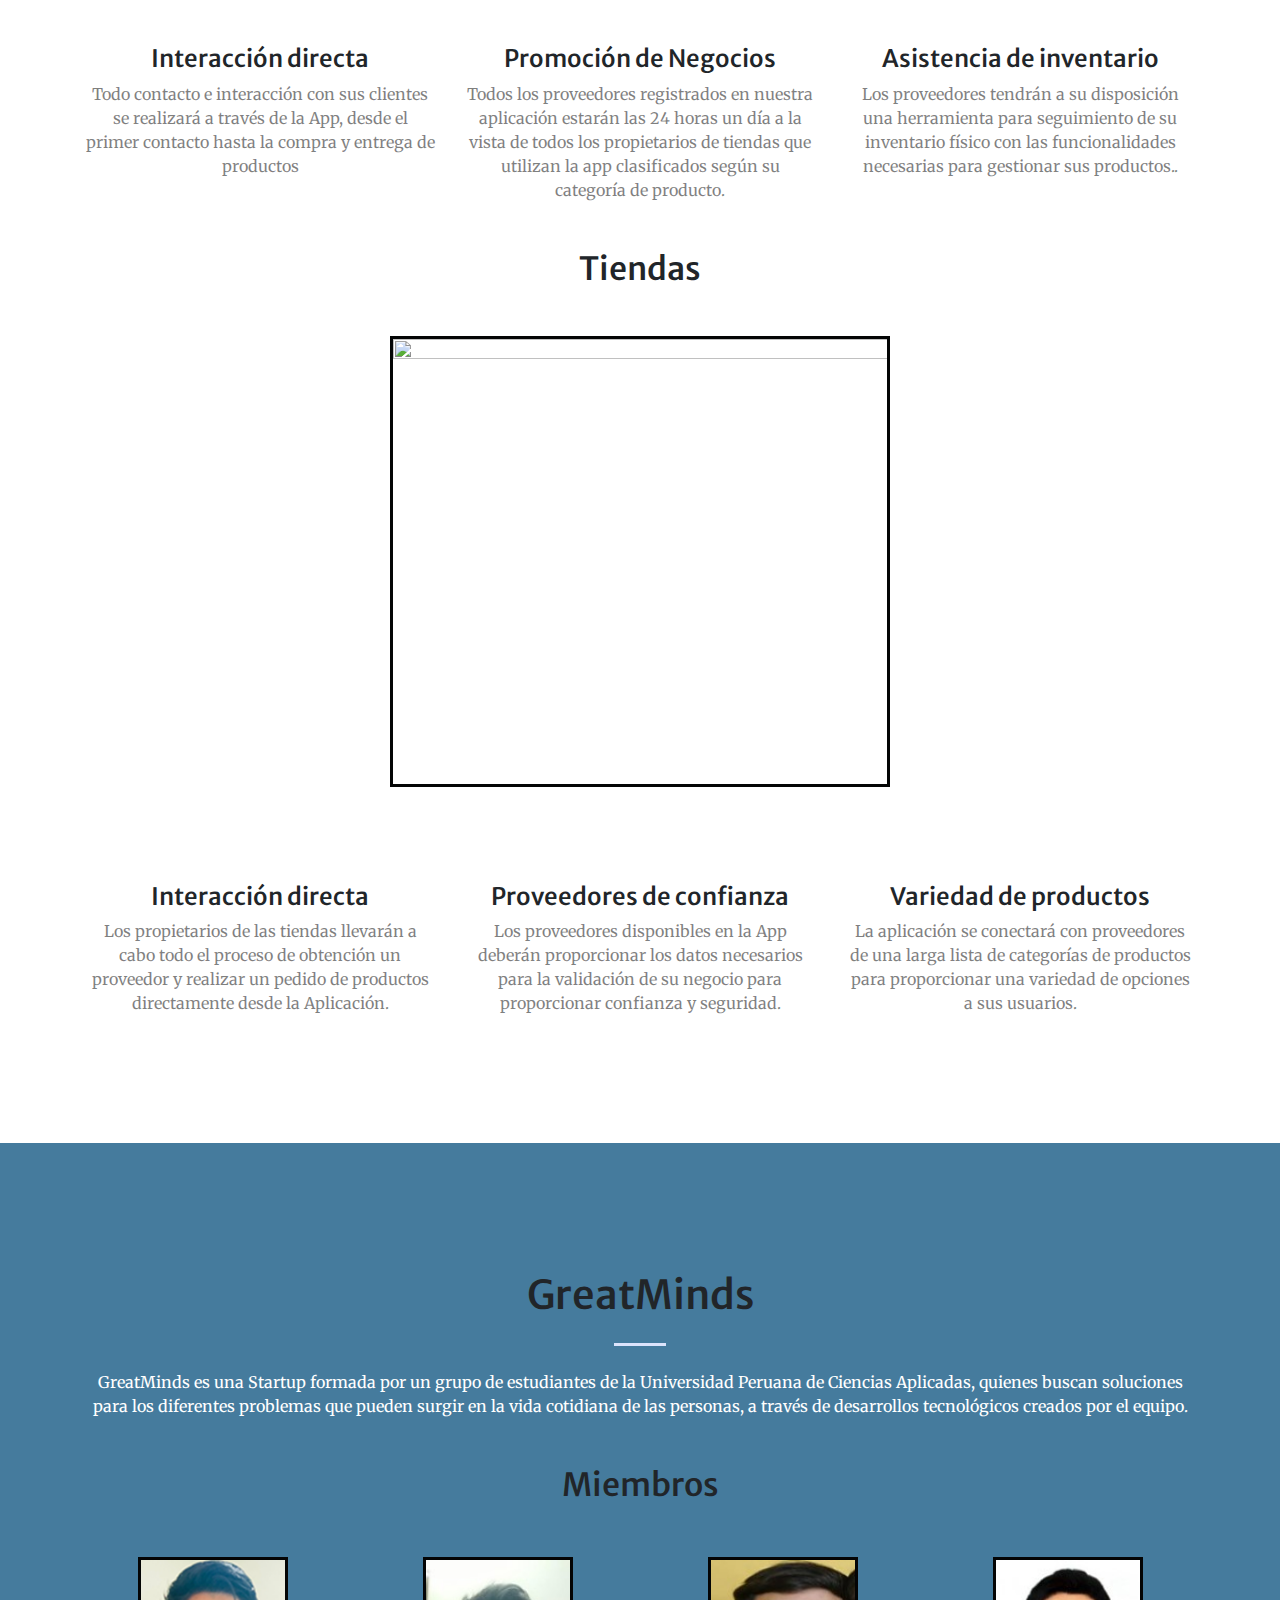
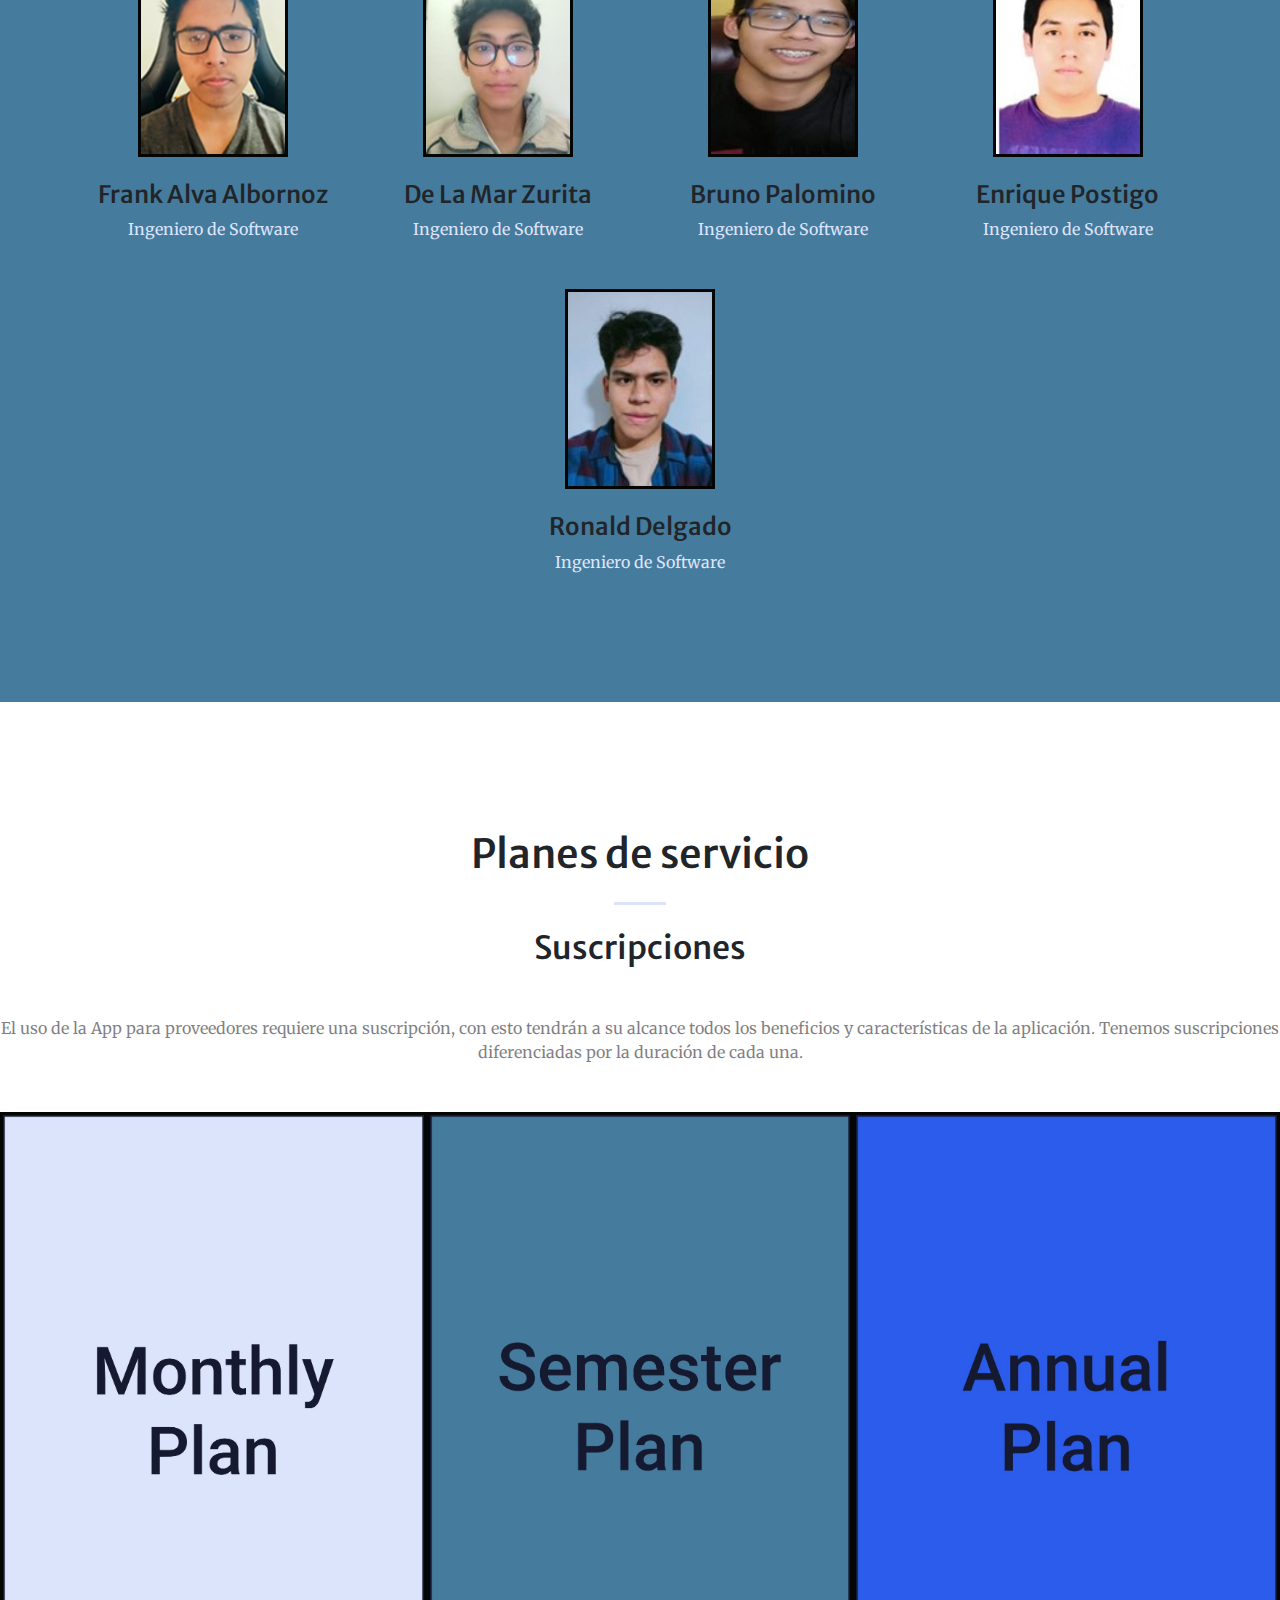
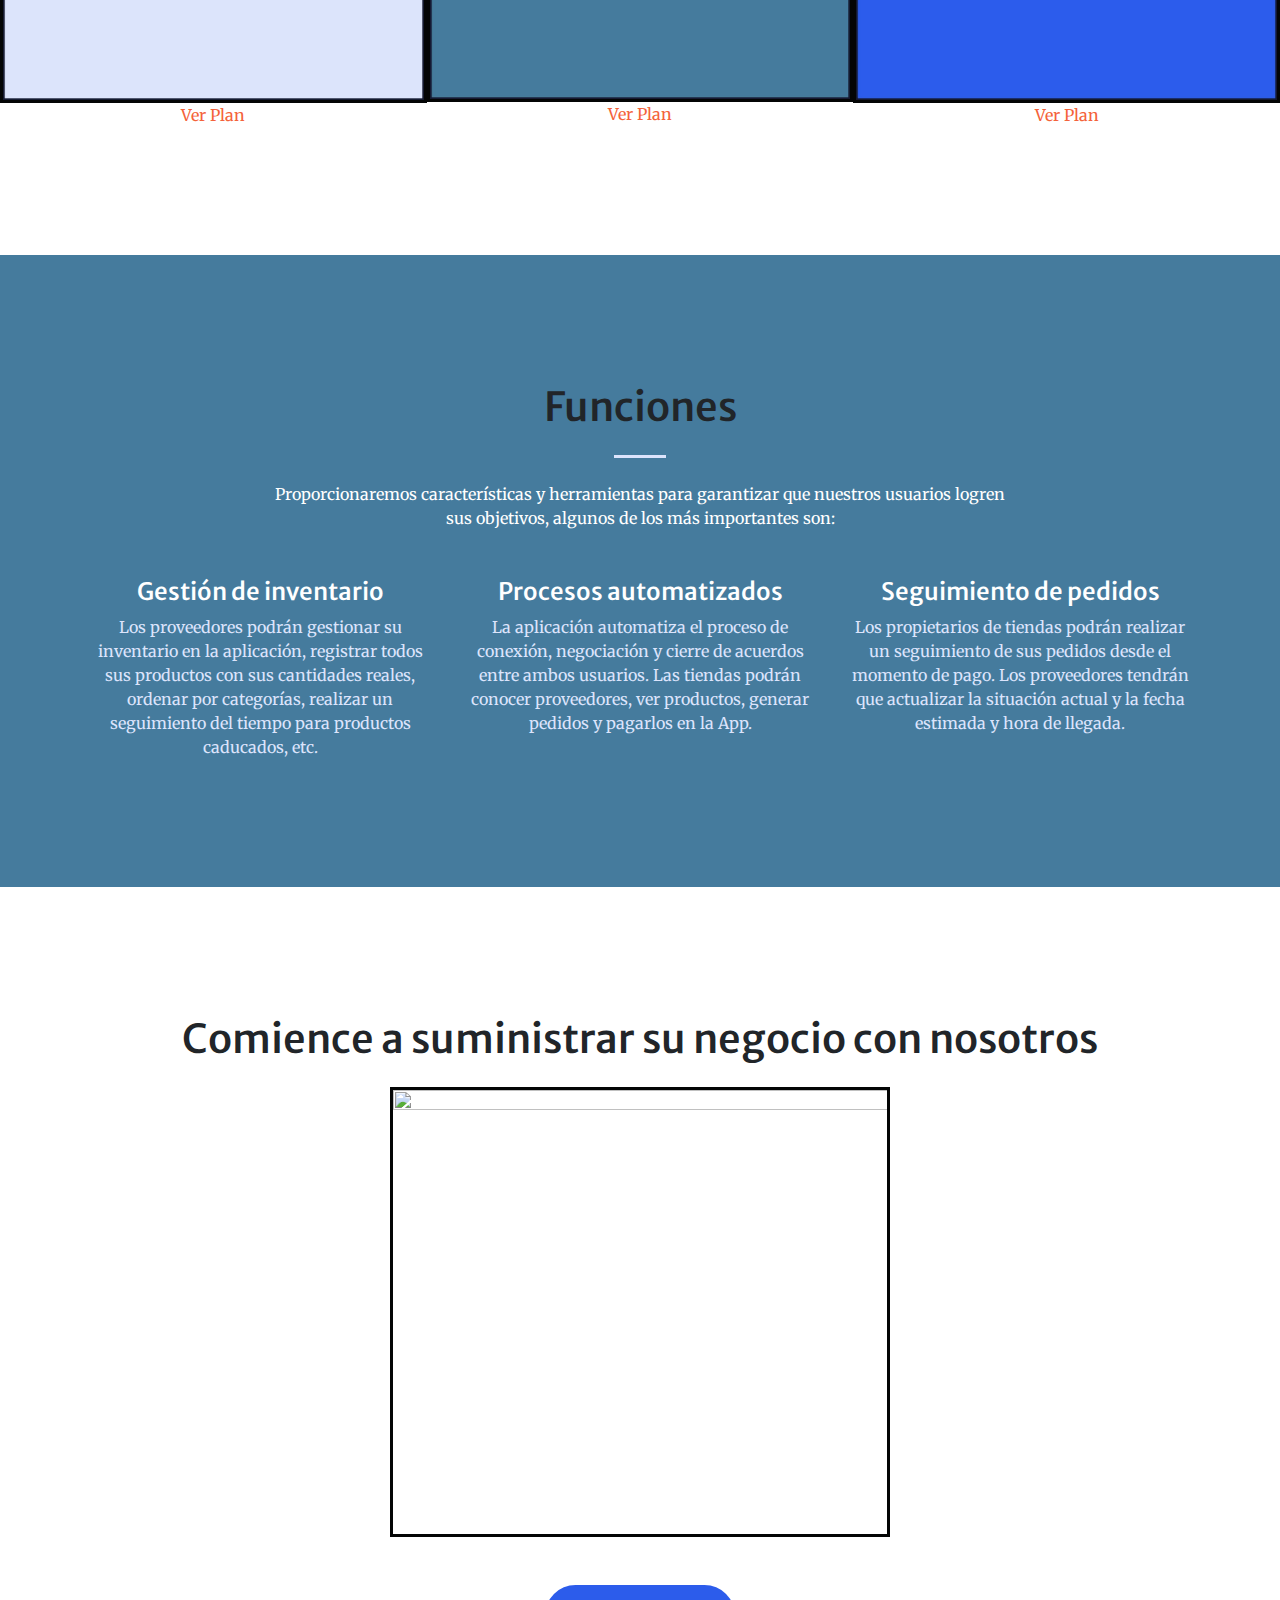
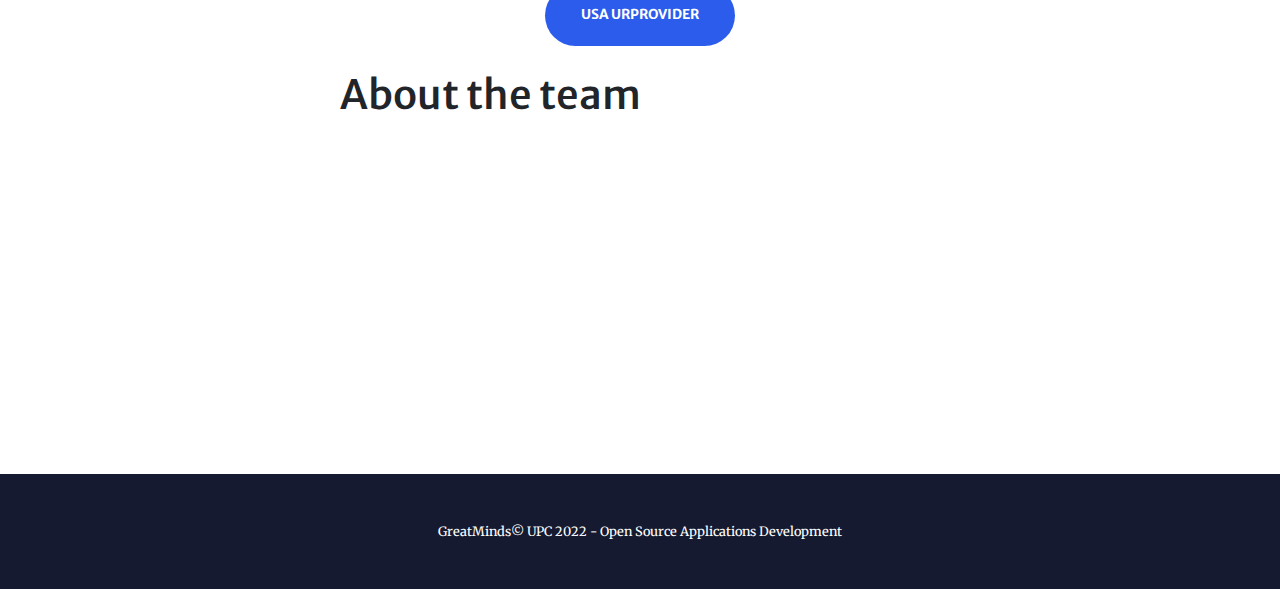
==== commit 82431eb8: "feat: add about the team" ====
--- a/index_es.html
+++ b/index_es.html
@@ -251,7 +251,16 @@
     <h1 class = "mb-4">Comience a suministrar su negocio con nosotros</h1>
     <div><img src="./assets/img/delivery2.jpeg" width="500" height="450" class="img-fluid mb-5"></div>
     <a class="btn btn-info btn-xl" href="">Usa UrProvider</a>
-  </div>
+
+  </div>
+  <div class="container1">
+
+    <div class="child">
+      <h1>About the team</h1>
+      <div style='max-width: 640px'><div style='position: relative; padding-bottom: 56.25%; height: 0; overflow: hidden;'><iframe width="640" height="360" src="https://web.microsoftstream.com/embed/video/e8e0f7e7-a68b-46ef-bf6c-35b5d411fe8b?autoplay=false&showinfo=true" allowfullscreen style="border:none; position: absolute; top: 0; left: 0; right: 0; bottom: 0; height: 100%; max-width: 100%;"></iframe></div></div>
+    </div>
+  </div>
+
 </section>
 <!-- Footer-->
 <footer class="bg-dark py-5">
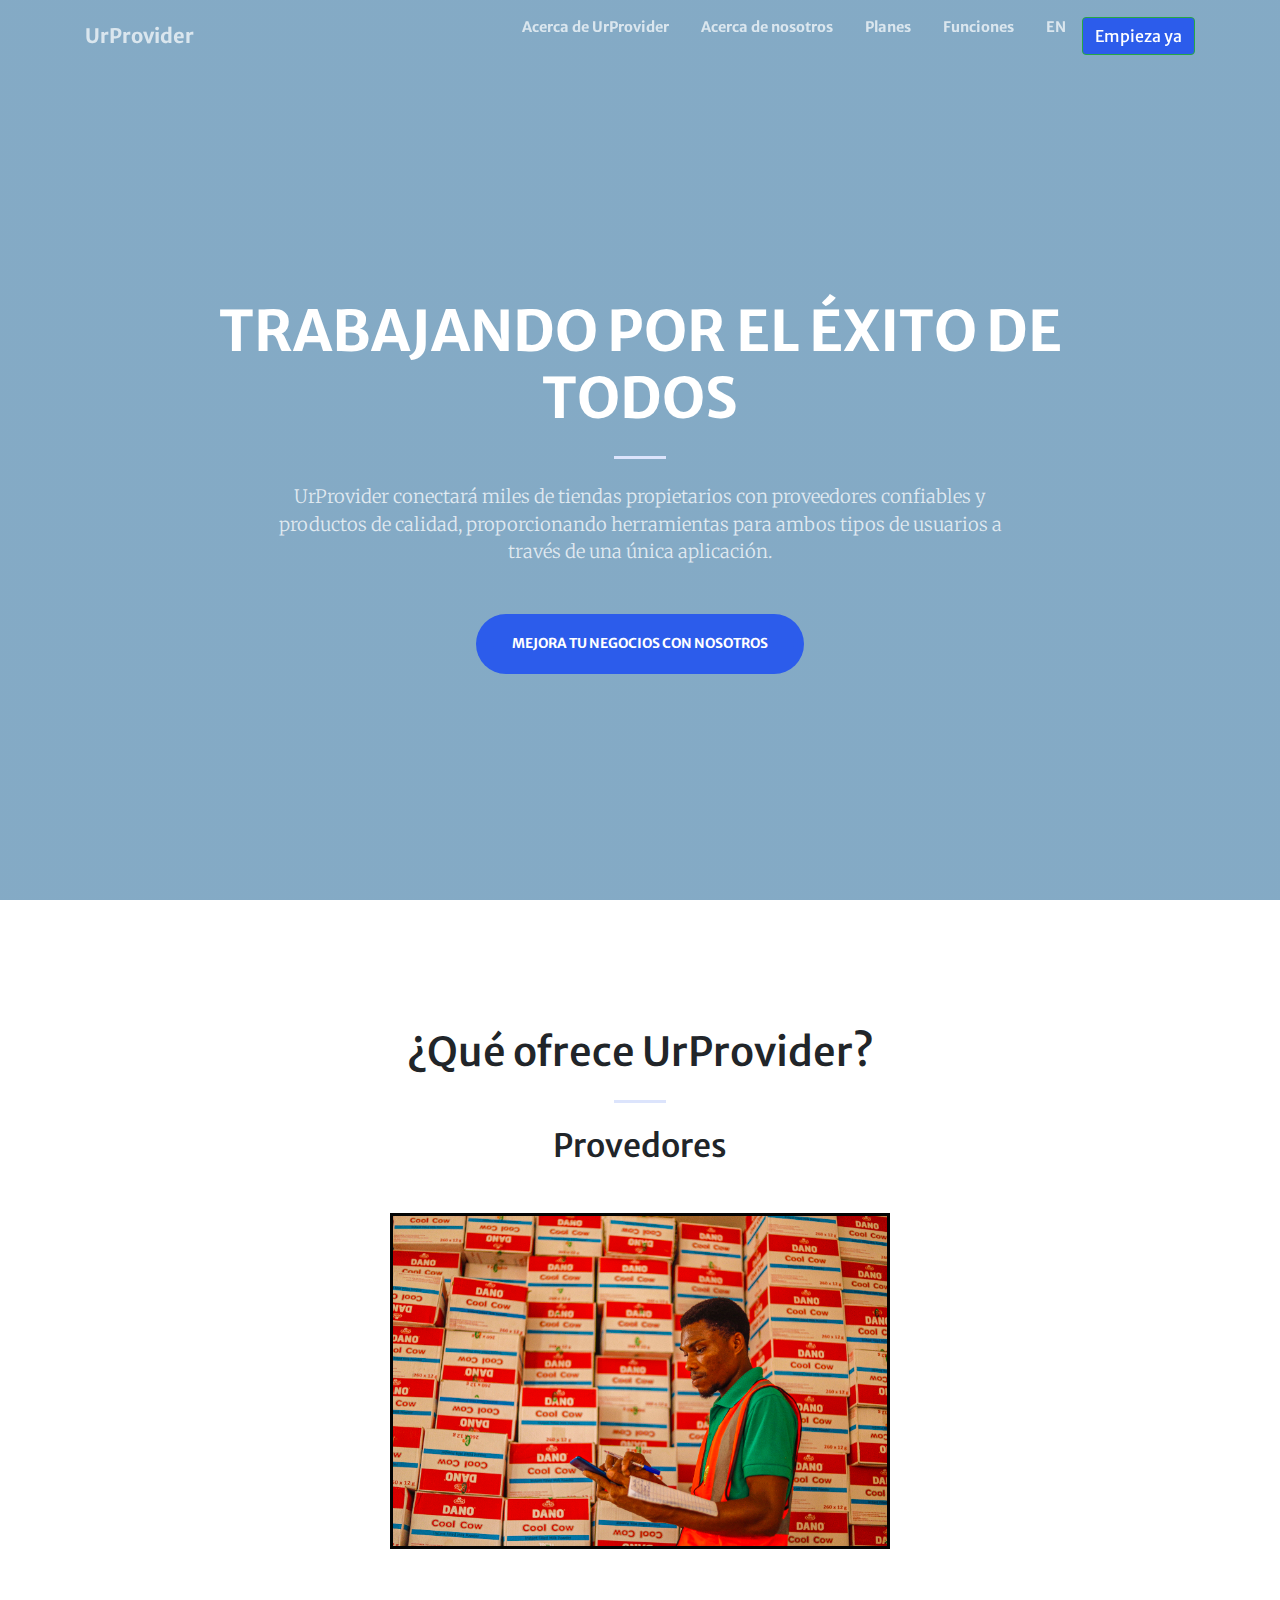
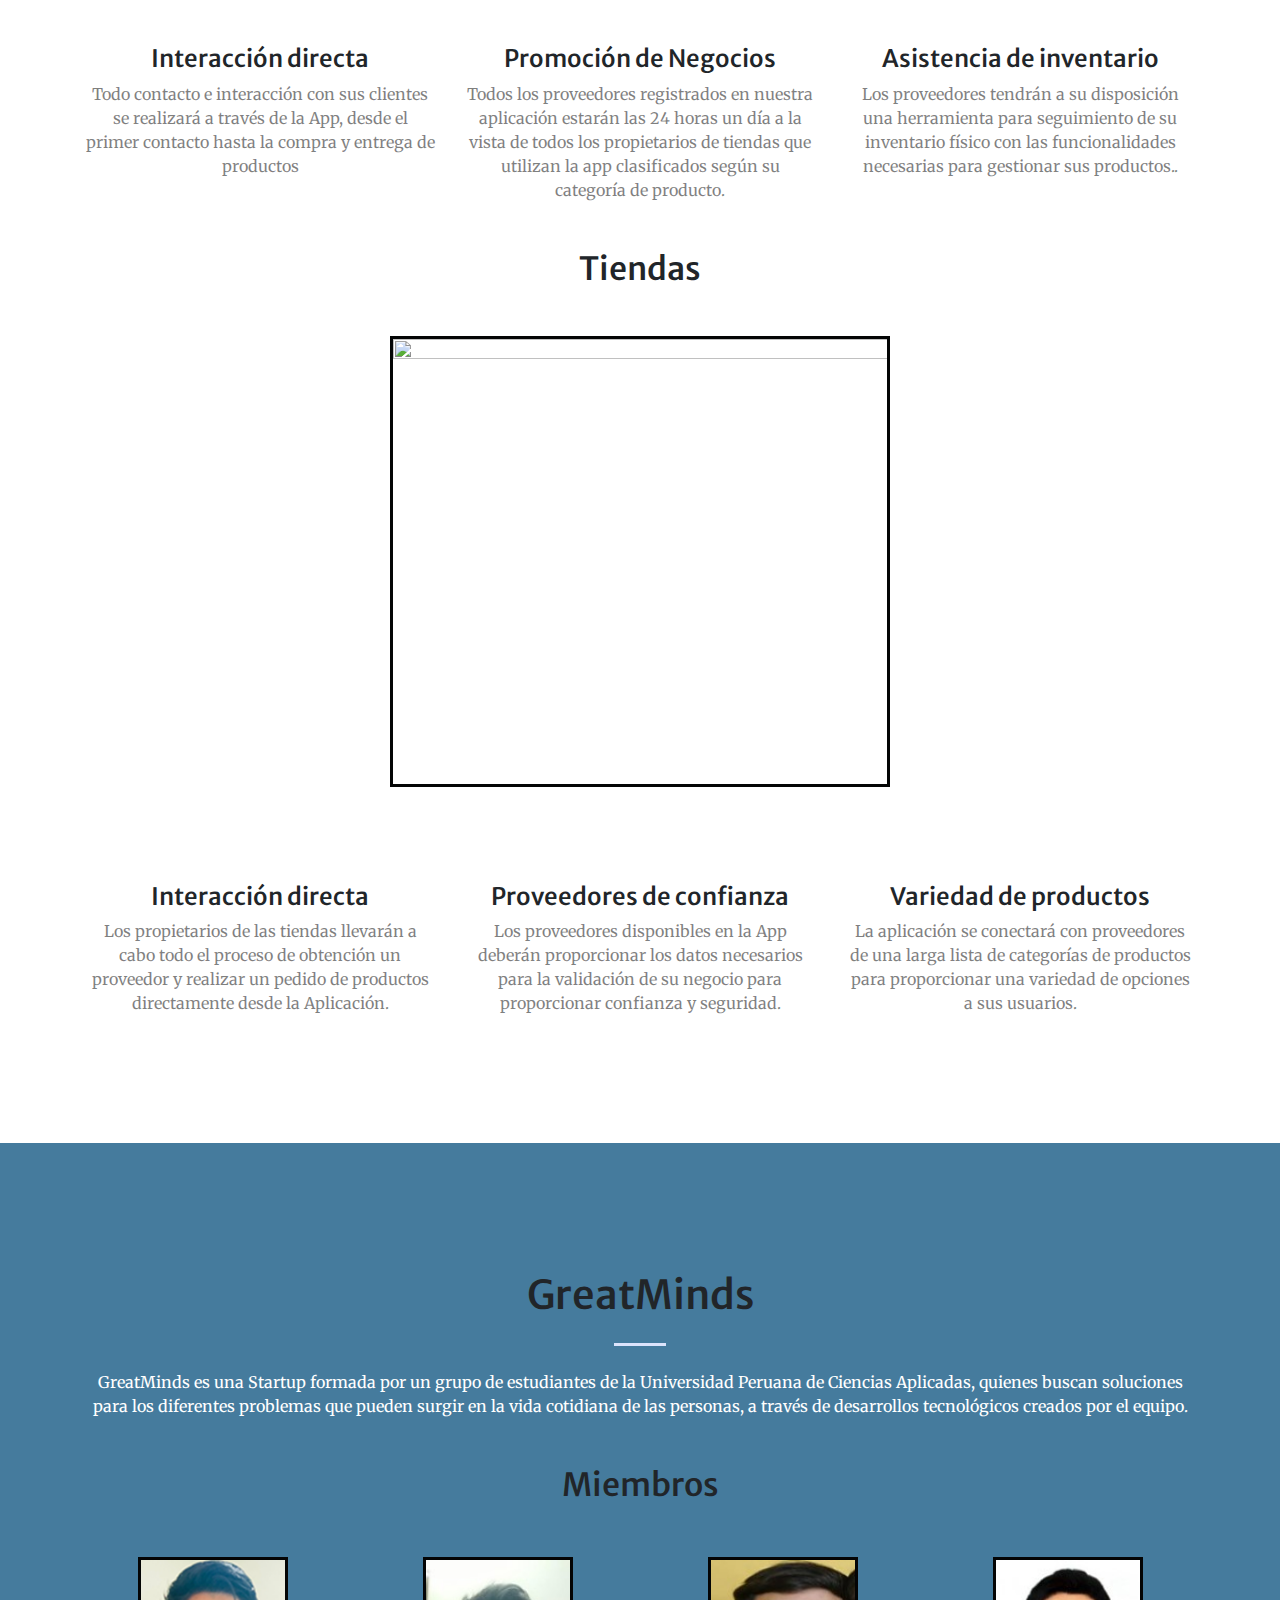
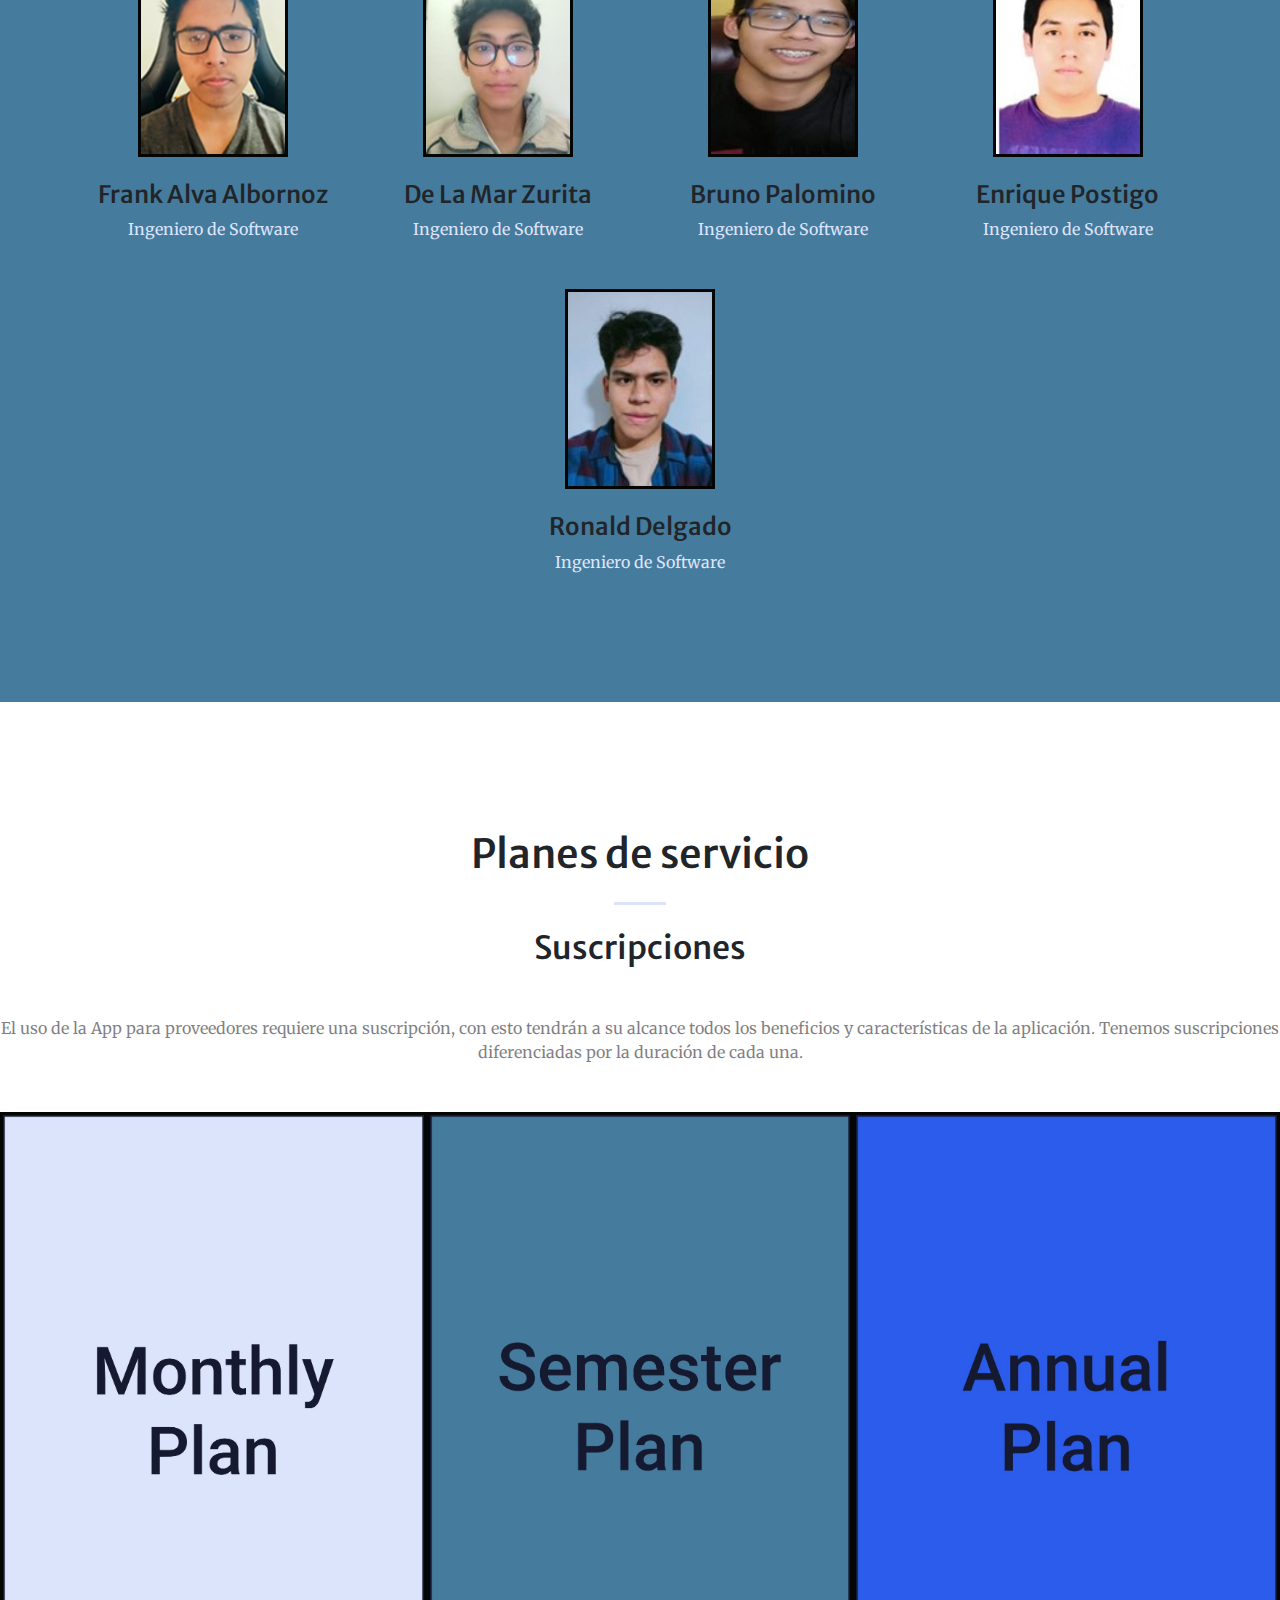
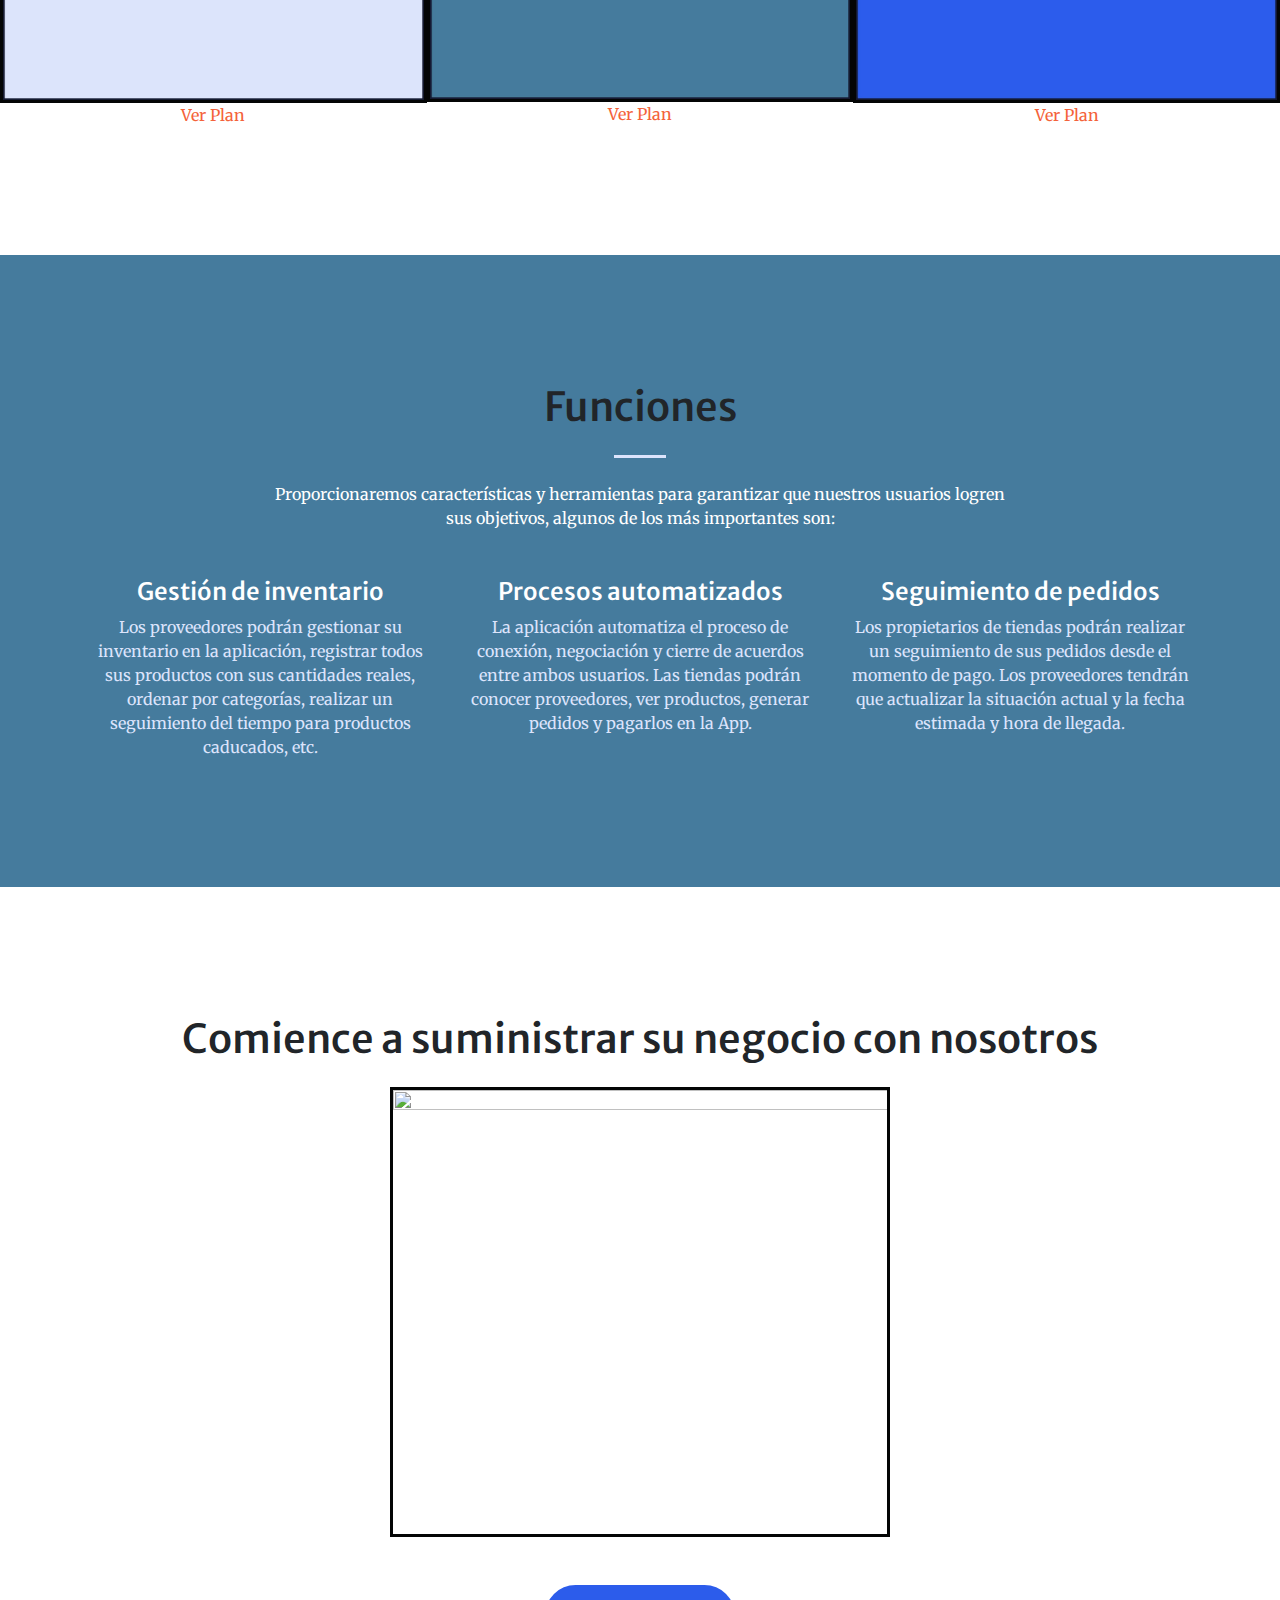
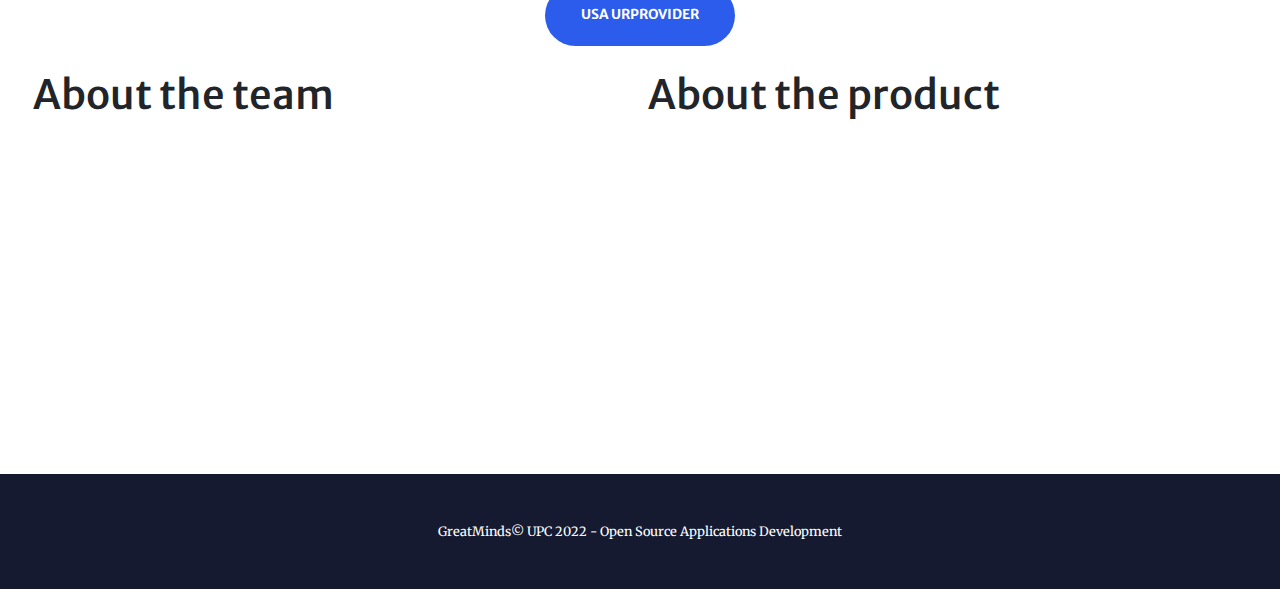
==== commit 3d58c865: "feat: add about the product" ====
--- a/index_es.html
+++ b/index_es.html
@@ -259,6 +259,10 @@
       <h1>About the team</h1>
       <div style='max-width: 640px'><div style='position: relative; padding-bottom: 56.25%; height: 0; overflow: hidden;'><iframe width="640" height="360" src="https://web.microsoftstream.com/embed/video/e8e0f7e7-a68b-46ef-bf6c-35b5d411fe8b?autoplay=false&showinfo=true" allowfullscreen style="border:none; position: absolute; top: 0; left: 0; right: 0; bottom: 0; height: 100%; max-width: 100%;"></iframe></div></div>
     </div>
+    <div class="child">
+      <h1>About the product</h1>
+      <div style="max-width: 640px"><div style="position: relative; padding-bottom: 56.25%; height: 0; overflow: hidden;"><iframe src="https://upcedupe-my.sharepoint.com/personal/u202020026_upc_edu_pe/_layouts/15/embed.aspx?UniqueId=5b036c94-1623-4696-94ce-18aee976bef2&embed=%7B%22hvm%22%3Atrue%2C%22ust%22%3Atrue%7D&referrer=StreamWebApp&referrerScenario=EmbedDialog.Create" width="640" height="360" frameborder="0" scrolling="no" allowfullscreen title="video2148452413.mp4" style="border:none; position: absolute; top: 0; left: 0; right: 0; bottom: 0; height: 100%; max-width: 100%;"></iframe></div></div>
+    </div>
   </div>
 
 </section>
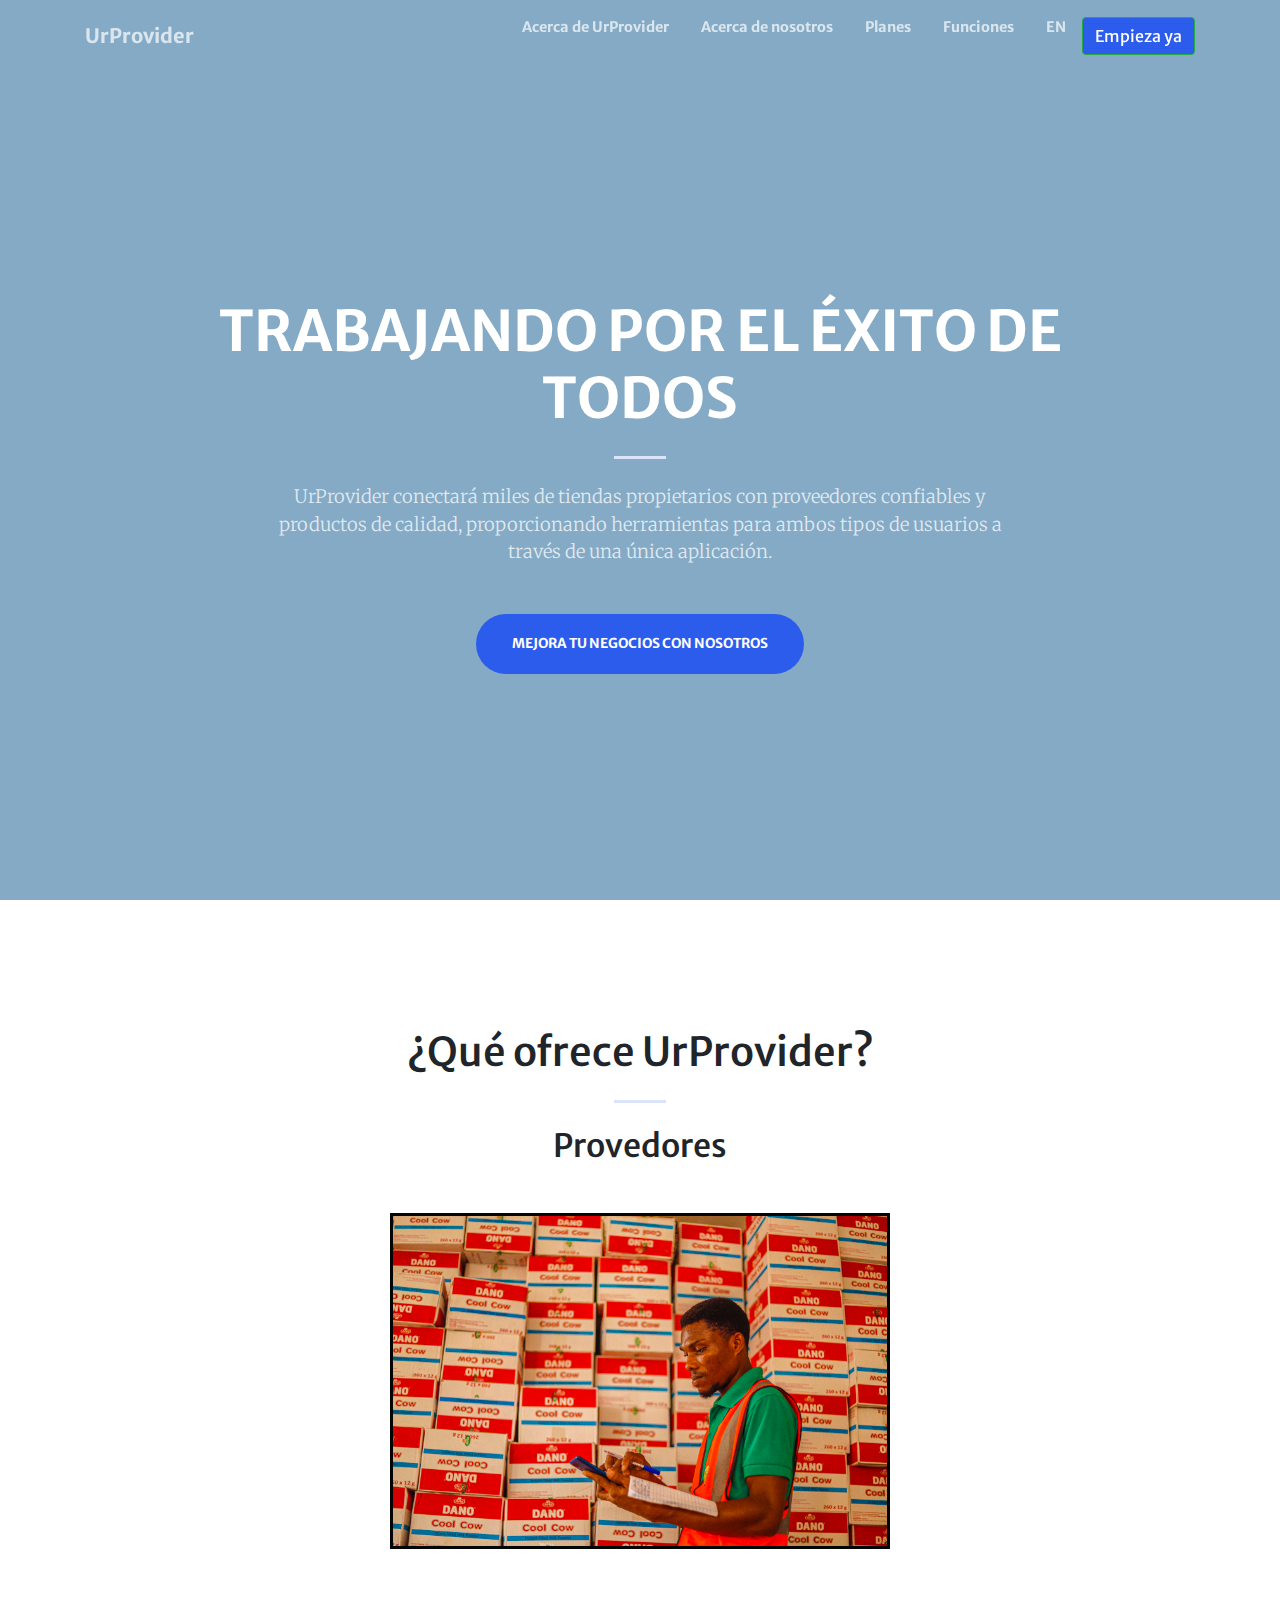
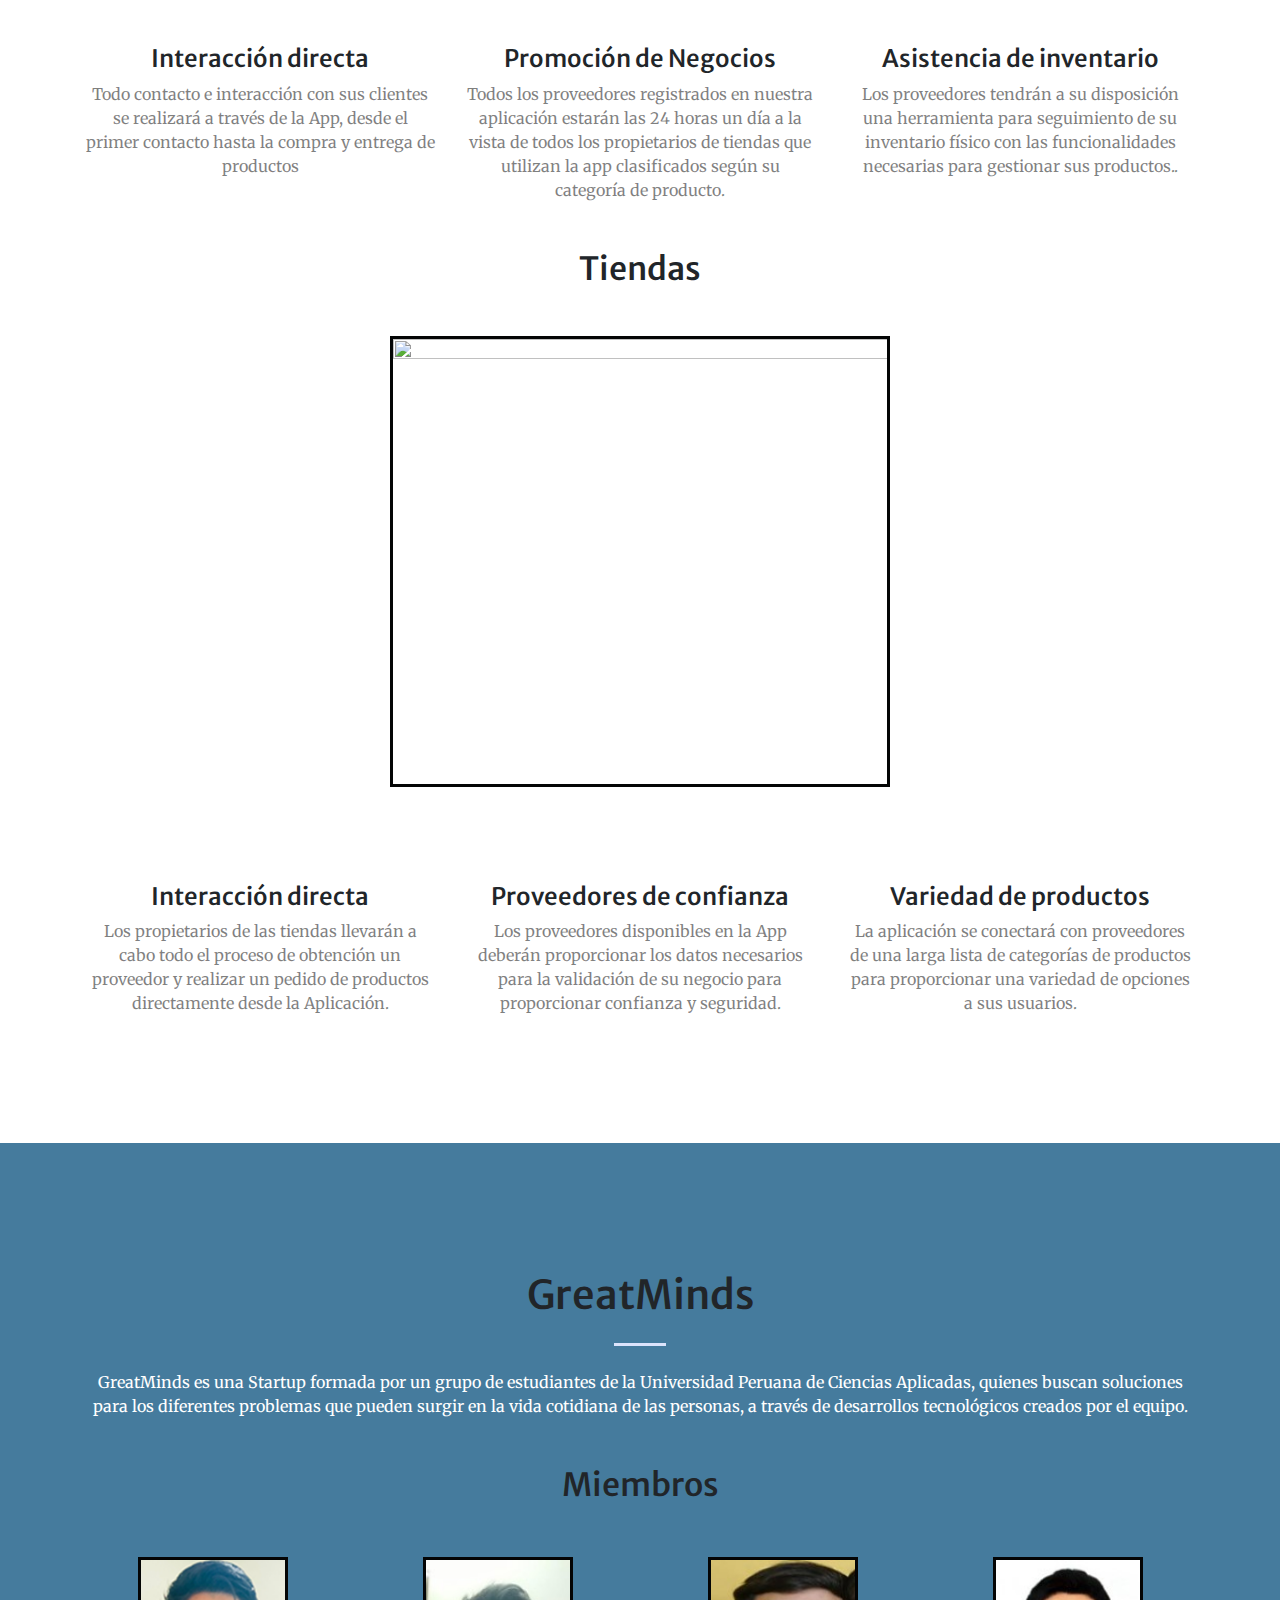
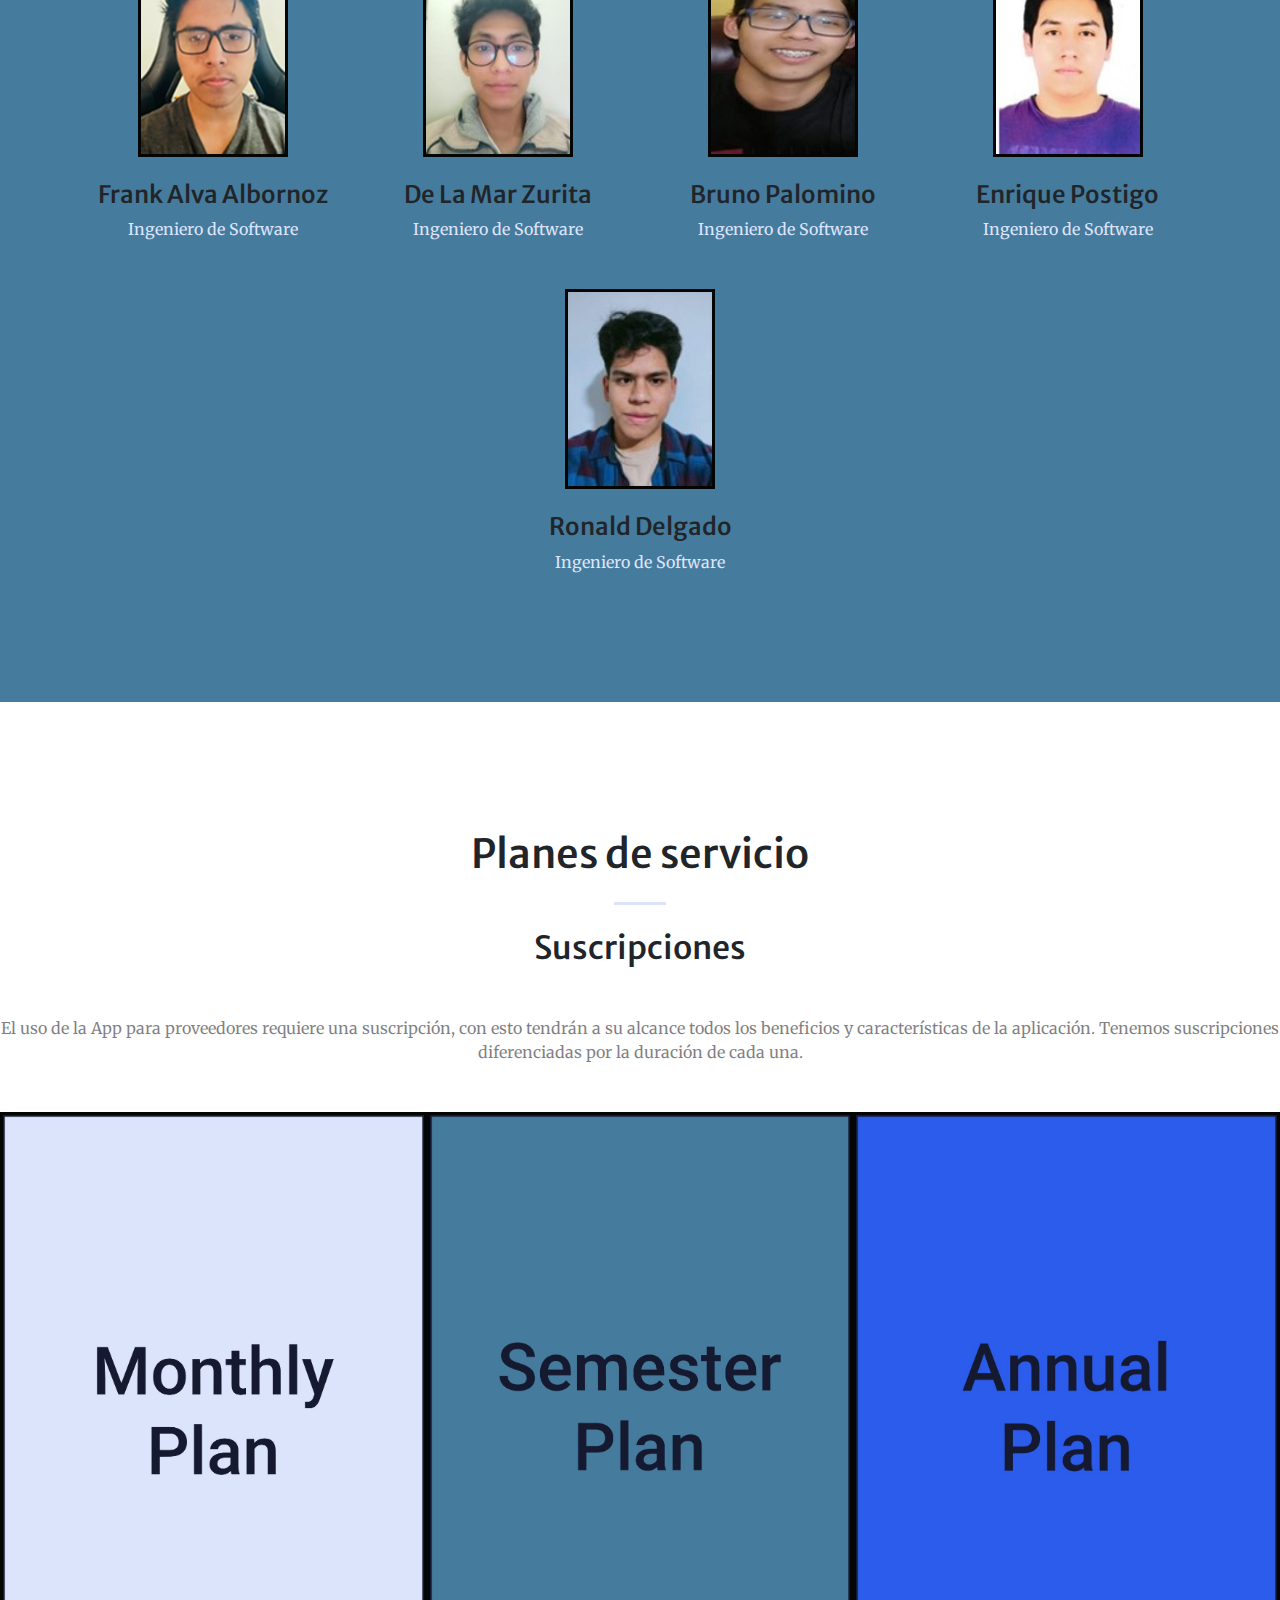
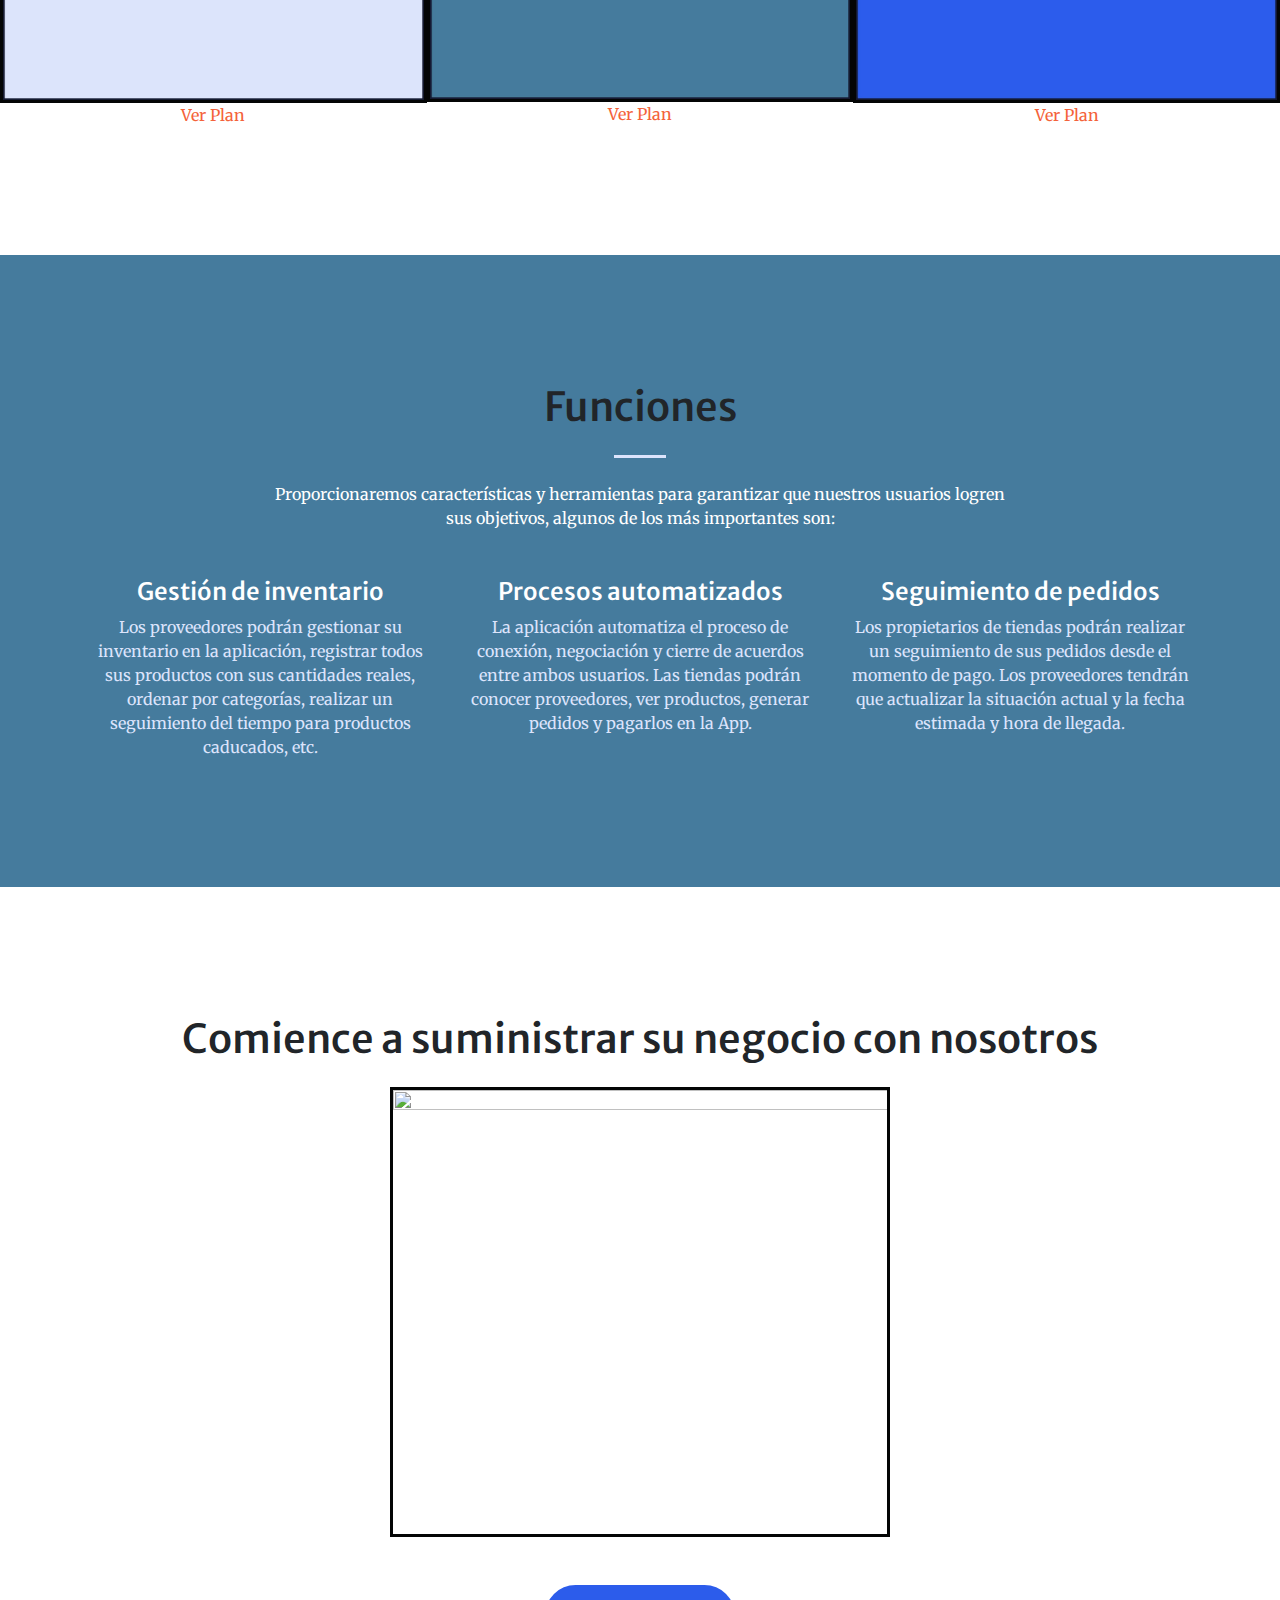
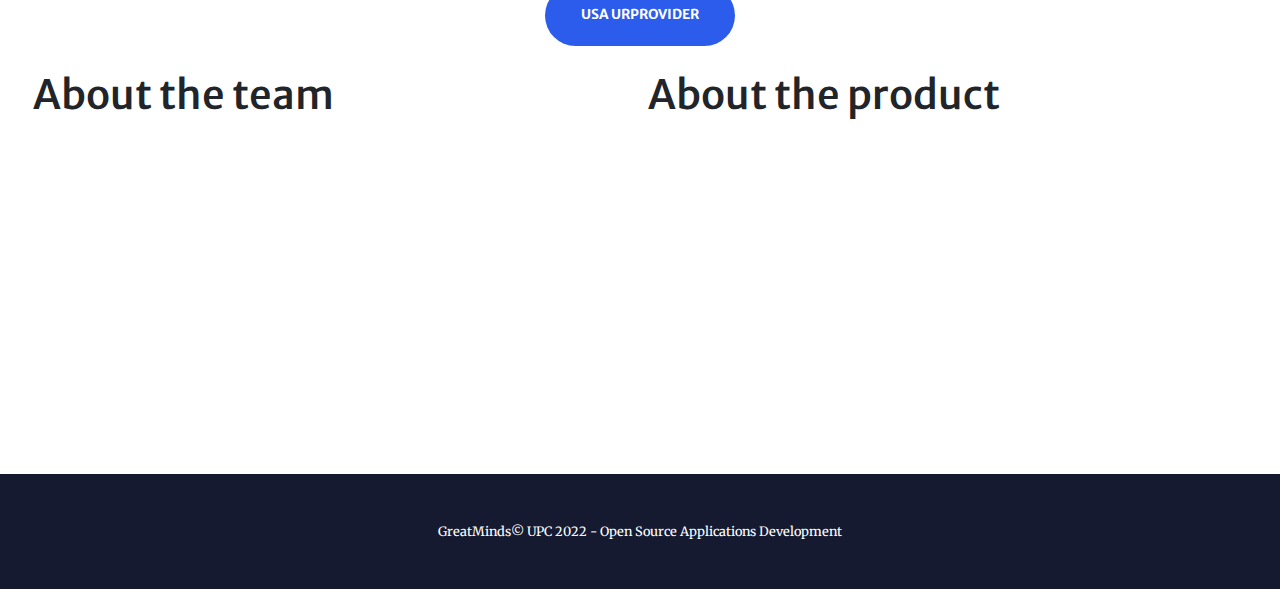
==== commit 6cb9ca81: "Update" ====
--- a/index_es.html
+++ b/index_es.html
@@ -261,8 +261,7 @@
     </div>
     <div class="child">
       <h1>About the product</h1>
-      <div style="max-width: 640px"><div style="position: relative; padding-bottom: 56.25%; height: 0; overflow: hidden;"><iframe src="https://upcedupe-my.sharepoint.com/personal/u202020026_upc_edu_pe/_layouts/15/embed.aspx?UniqueId=5b036c94-1623-4696-94ce-18aee976bef2&embed=%7B%22hvm%22%3Atrue%2C%22ust%22%3Atrue%7D&referrer=StreamWebApp&referrerScenario=EmbedDialog.Create" width="640" height="360" frameborder="0" scrolling="no" allowfullscreen title="video2148452413.mp4" style="border:none; position: absolute; top: 0; left: 0; right: 0; bottom: 0; height: 100%; max-width: 100%;"></iframe></div></div>
-    </div>
+      <div style='max-width: 640px'><div style='position: relative; padding-bottom: 56.25%; height: 0; overflow: hidden;'><iframe width="640" height="360" src="https://web.microsoftstream.com/embed/video/d5327761-98b1-4fa5-884b-f14b6660ff04?autoplay=false&showinfo=true" allowfullscreen style="border:none; position: absolute; top: 0; left: 0; right: 0; bottom: 0; height: 100%; max-width: 100%;"></iframe></div></div>
   </div>
 
 </section>
